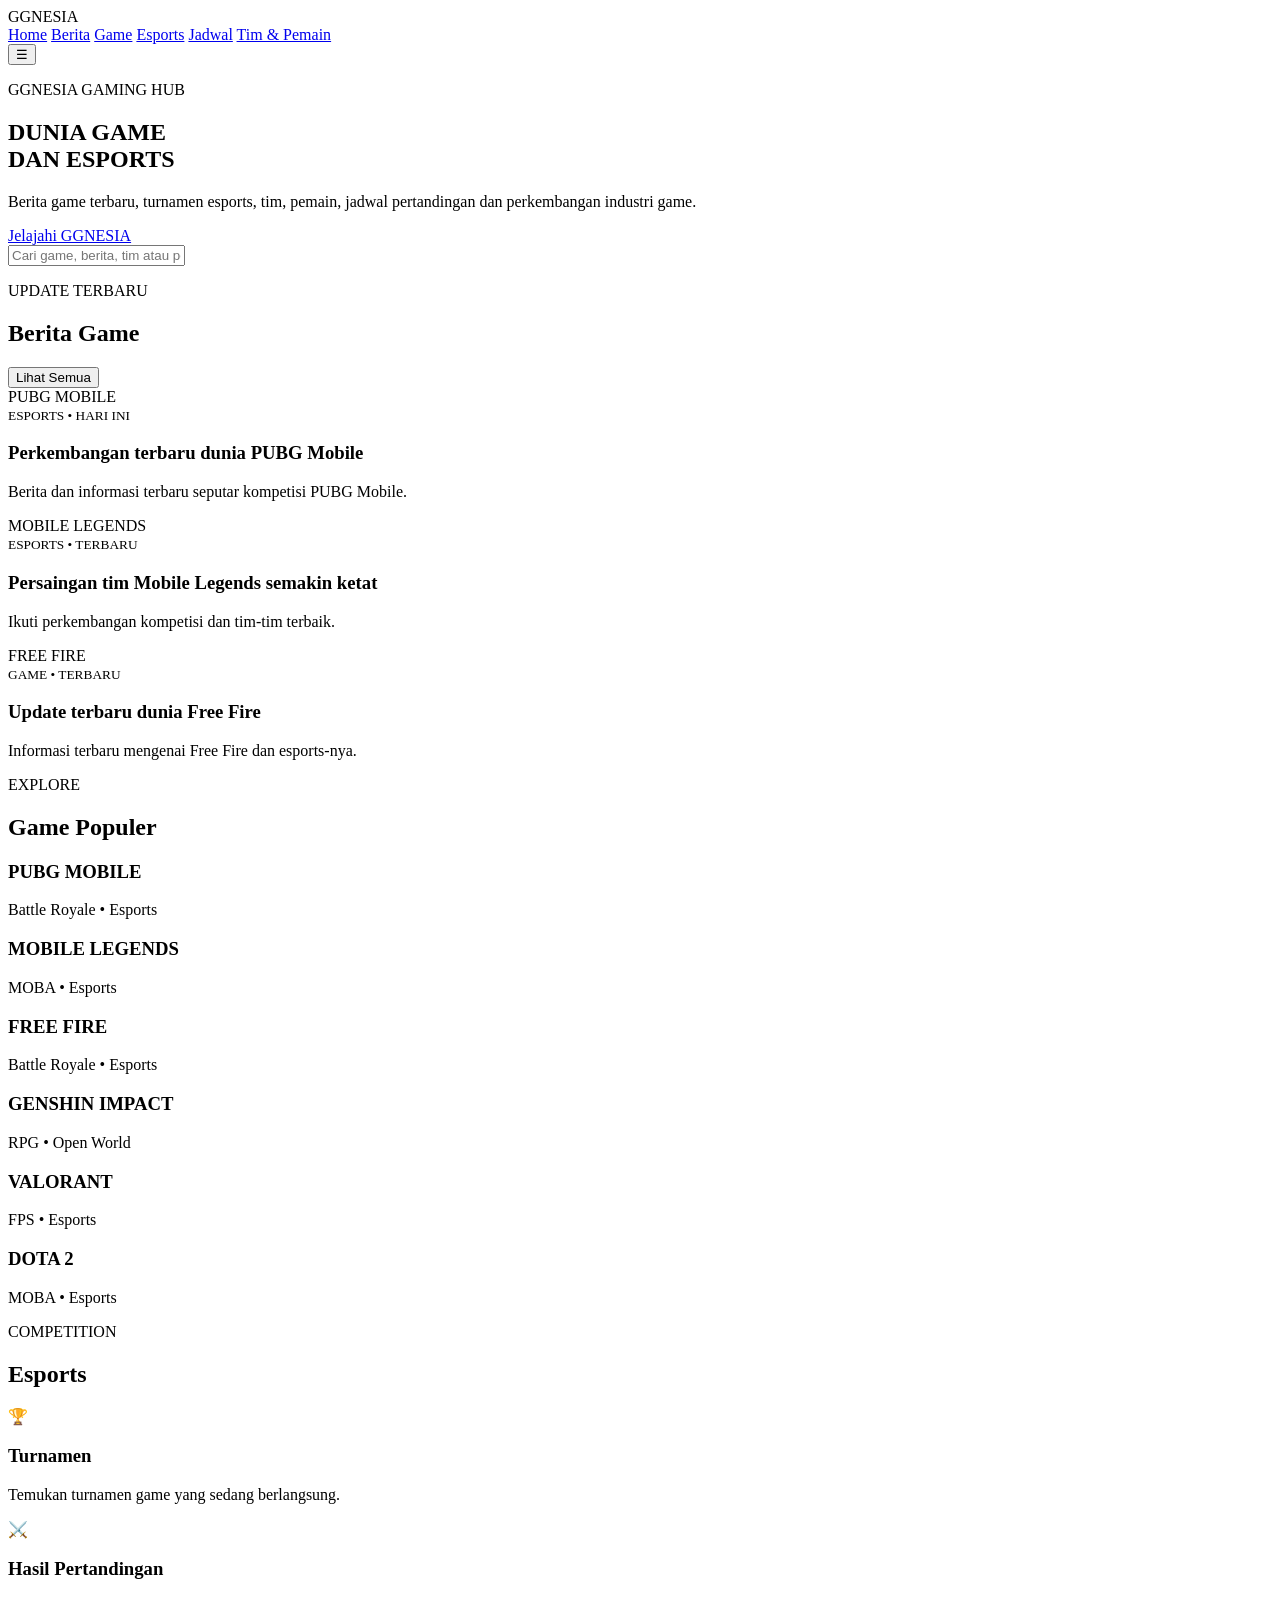
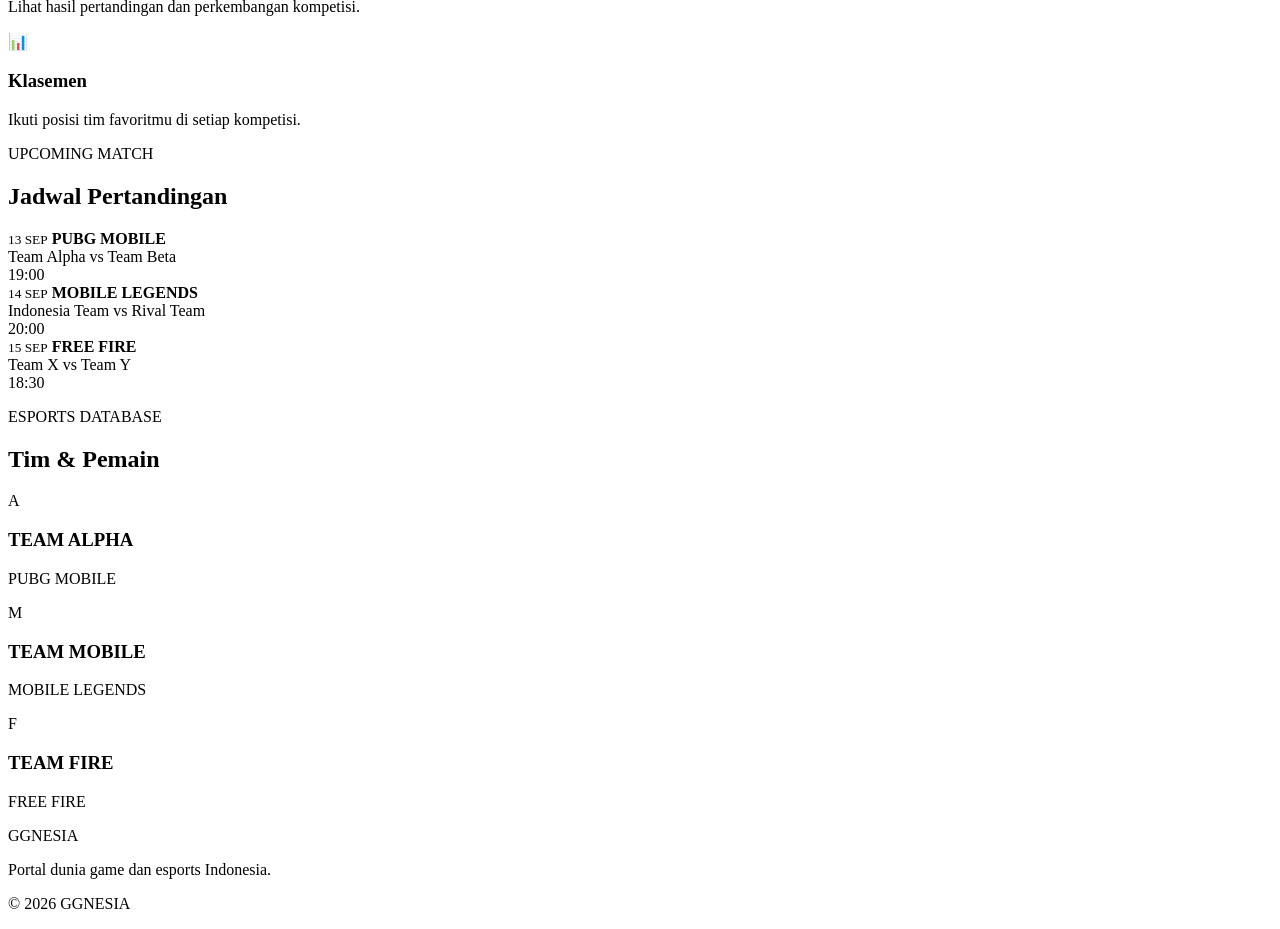
==== index.html @ c69cd682 "Create index.html" ====
<!DOCTYPE html>
<html lang="id">
<head>
  <meta charset="UTF-8">
  <meta name="viewport" content="width=device-width, initial-scale=1.0">
  <title>GGNESIA - Dunia Game & Esports Indonesia</title>
  <link rel="stylesheet" href="style.css">
</head>

<body>

<header class="header">
  <div class="logo">GG<span>NESIA</span></div>

  <nav id="navMenu">
    <a href="#home">Home</a>
    <a href="#berita">Berita</a>
    <a href="#game">Game</a>
    <a href="#esports">Esports</a>
    <a href="#jadwal">Jadwal</a>
    <a href="#tim">Tim & Pemain</a>
  </nav>

  <button class="menu-btn" onclick="toggleMenu()">☰</button>
</header>


<main>

<section id="home" class="hero">
  <div class="hero-content">
    <p class="label">GGNESIA GAMING HUB</p>
    <h1>DUNIA GAME<br><span>DAN ESPORTS</span></h1>
    <p>
      Berita game terbaru, turnamen esports, tim, pemain,
      jadwal pertandingan dan perkembangan industri game.
    </p>

    <a href="#berita" class="hero-btn">Jelajahi GGNESIA</a>
  </div>
</section>


<section class="search-area">
  <input
    type="text"
    id="searchInput"
    placeholder="Cari game, berita, tim atau pemain..."
    onkeyup="searchContent()"
  >
</section>


<section id="berita" class="section">
  <div class="section-title">
    <div>
      <p>UPDATE TERBARU</p>
      <h2>Berita Game</h2>
    </div>
    <button onclick="showAllNews()">Lihat Semua</button>
  </div>

  <div class="news-grid" id="newsContainer">

    <article class="news-card" data-search="pubg mobile esports">
      <div class="news-image pubg">
        <span>PUBG MOBILE</span>
      </div>
      <div class="news-content">
        <small>ESPORTS • HARI INI</small>
        <h3>Perkembangan terbaru dunia PUBG Mobile</h3>
        <p>Berita dan informasi terbaru seputar kompetisi PUBG Mobile.</p>
      </div>
    </article>

    <article class="news-card" data-search="mobile legends ml esports">
      <div class="news-image ml">
        <span>MOBILE LEGENDS</span>
      </div>
      <div class="news-content">
        <small>ESPORTS • TERBARU</small>
        <h3>Persaingan tim Mobile Legends semakin ketat</h3>
        <p>Ikuti perkembangan kompetisi dan tim-tim terbaik.</p>
      </div>
    </article>

    <article class="news-card" data-search="free fire esports">
      <div class="news-image ff">
        <span>FREE FIRE</span>
      </div>
      <div class="news-content">
        <small>GAME • TERBARU</small>
        <h3>Update terbaru dunia Free Fire</h3>
        <p>Informasi terbaru mengenai Free Fire dan esports-nya.</p>
      </div>
    </article>

  </div>
</section>


<section id="game" class="section dark-section">
  <div class="section-title">
    <div>
      <p>EXPLORE</p>
      <h2>Game Populer</h2>
    </div>
  </div>

  <div class="game-grid">

    <div class="game-card pubg-game">
      <h3>PUBG MOBILE</h3>
      <p>Battle Royale • Esports</p>
    </div>

    <div class="game-card ml-game">
      <h3>MOBILE LEGENDS</h3>
      <p>MOBA • Esports</p>
    </div>

    <div class="game-card ff-game">
      <h3>FREE FIRE</h3>
      <p>Battle Royale • Esports</p>
    </div>

    <div class="game-card genshin-game">
      <h3>GENSHIN IMPACT</h3>
      <p>RPG • Open World</p>
    </div>

    <div class="game-card valorant-game">
      <h3>VALORANT</h3>
      <p>FPS • Esports</p>
    </div>

    <div class="game-card dota-game">
      <h3>DOTA 2</h3>
      <p>MOBA • Esports</p>
    </div>

  </div>
</section>


<section id="esports" class="section">
  <div class="section-title">
    <div>
      <p>COMPETITION</p>
      <h2>Esports</h2>
    </div>
  </div>

  <div class="esports-box">

    <div>
      <span>🏆</span>
      <h3>Turnamen</h3>
      <p>Temukan turnamen game yang sedang berlangsung.</p>
    </div>

    <div>
      <span>⚔️</span>
      <h3>Hasil Pertandingan</h3>
      <p>Lihat hasil pertandingan dan perkembangan kompetisi.</p>
    </div>

    <div>
      <span>📊</span>
      <h3>Klasemen</h3>
      <p>Ikuti posisi tim favoritmu di setiap kompetisi.</p>
    </div>

  </div>
</section>


<section id="jadwal" class="section schedule-section">
  <div class="section-title">
    <div>
      <p>UPCOMING MATCH</p>
      <h2>Jadwal Pertandingan</h2>
    </div>
  </div>

  <div class="schedule">

    <div class="match">
      <div>
        <small>13 SEP</small>
        <strong>PUBG MOBILE</strong>
      </div>
      <div class="teams">Team Alpha vs Team Beta</div>
      <div class="time">19:00</div>
    </div>

    <div class="match">
      <div>
        <small>14 SEP</small>
        <strong>MOBILE LEGENDS</strong>
      </div>
      <div class="teams">Indonesia Team vs Rival Team</div>
      <div class="time">20:00</div>
    </div>

    <div class="match">
      <div>
        <small>15 SEP</small>
        <strong>FREE FIRE</strong>
      </div>
      <div class="teams">Team X vs Team Y</div>
      <div class="time">18:30</div>
    </div>

  </div>
</section>


<section id="tim" class="section">
  <div class="section-title">
    <div>
      <p>ESPORTS DATABASE</p>
      <h2>Tim & Pemain</h2>
    </div>
  </div>

  <div class="team-grid">

    <div class="team-card">
      <div class="team-logo">A</div>
      <div>
        <h3>TEAM ALPHA</h3>
        <p>PUBG MOBILE</p>
      </div>
    </div>

    <div class="team-card">
      <div class="team-logo">M</div>
      <div>
        <h3>TEAM MOBILE</h3>
        <p>MOBILE LEGENDS</p>
      </div>
    </div>

    <div class="team-card">
      <div class="team-logo">F</div>
      <div>
        <h3>TEAM FIRE</h3>
        <p>FREE FIRE</p>
      </div>
    </div>

  </div>
</section>

</main>


<footer>
  <div class="logo">GG<span>NESIA</span></div>
  <p>Portal dunia game dan esports Indonesia.</p>
  <p>© 2026 GGNESIA</p>
</footer>


<script src="script.js"></script>

</body>
        </html>
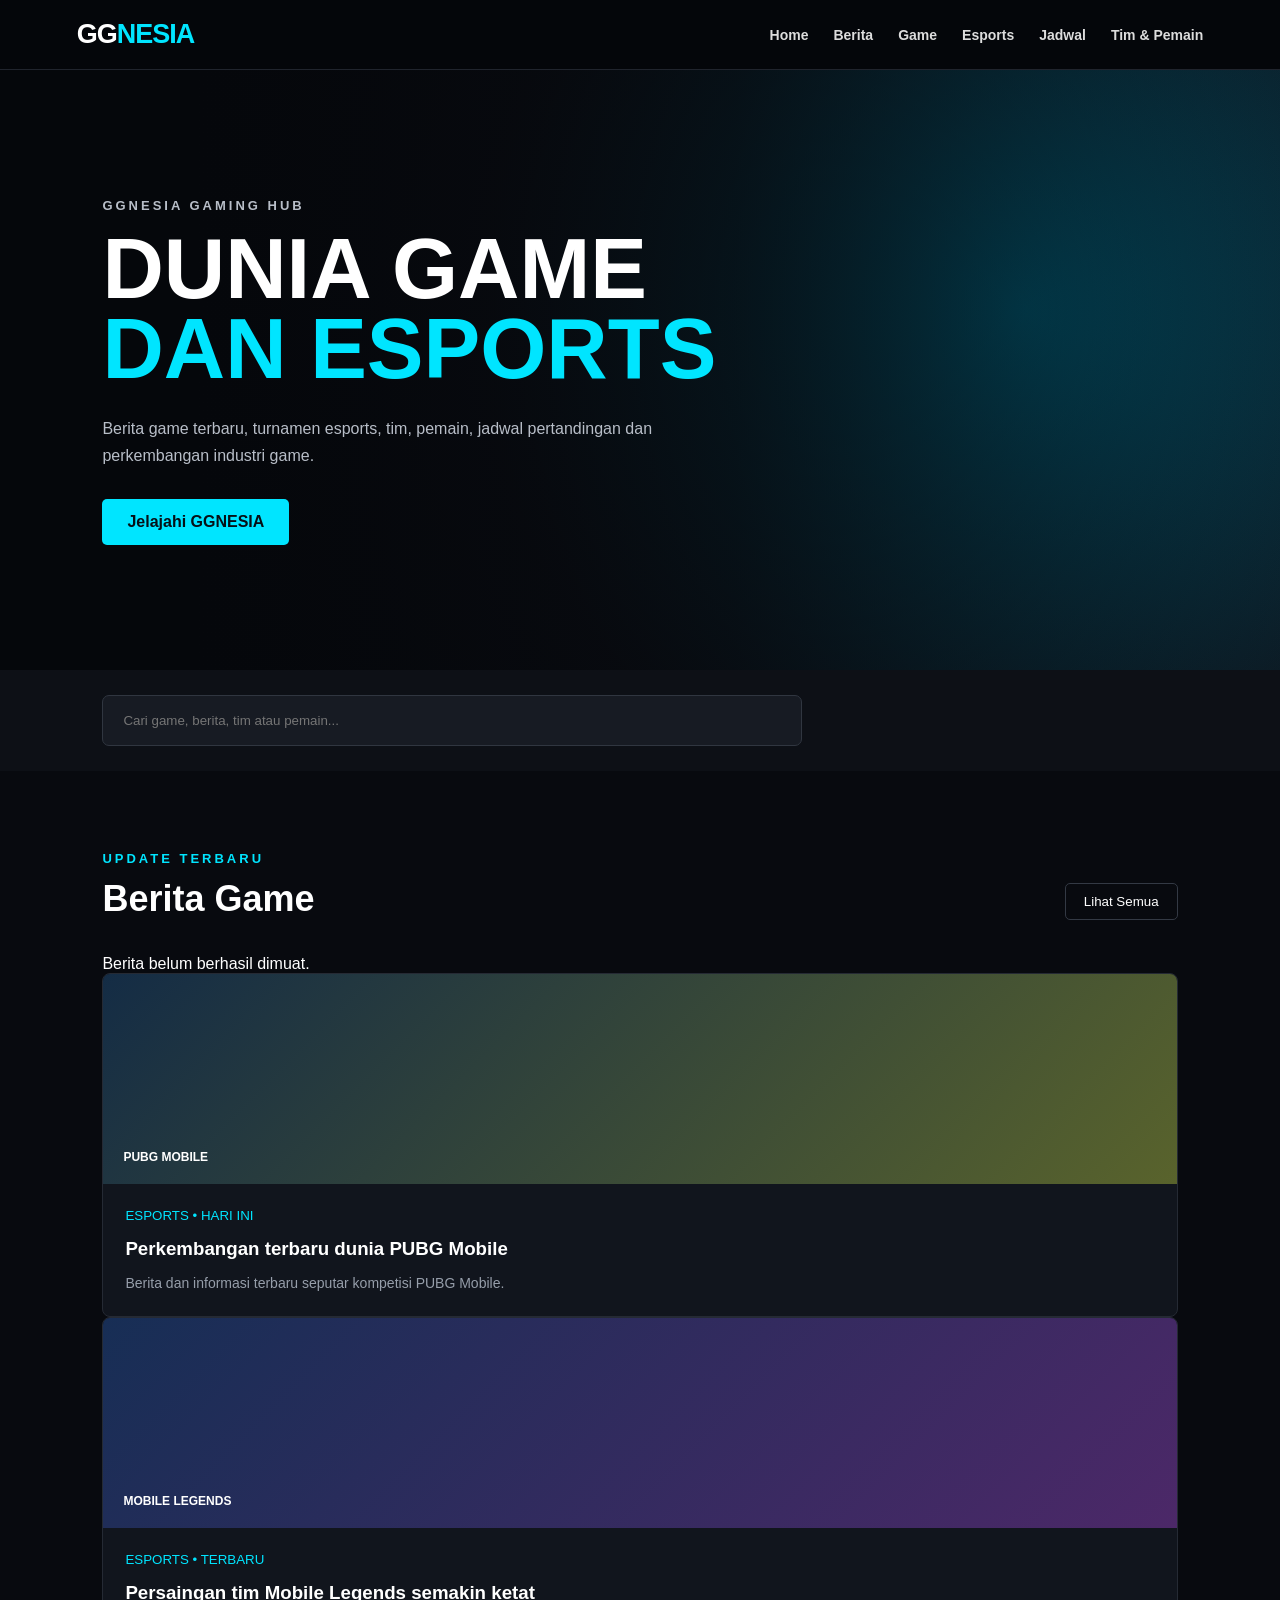
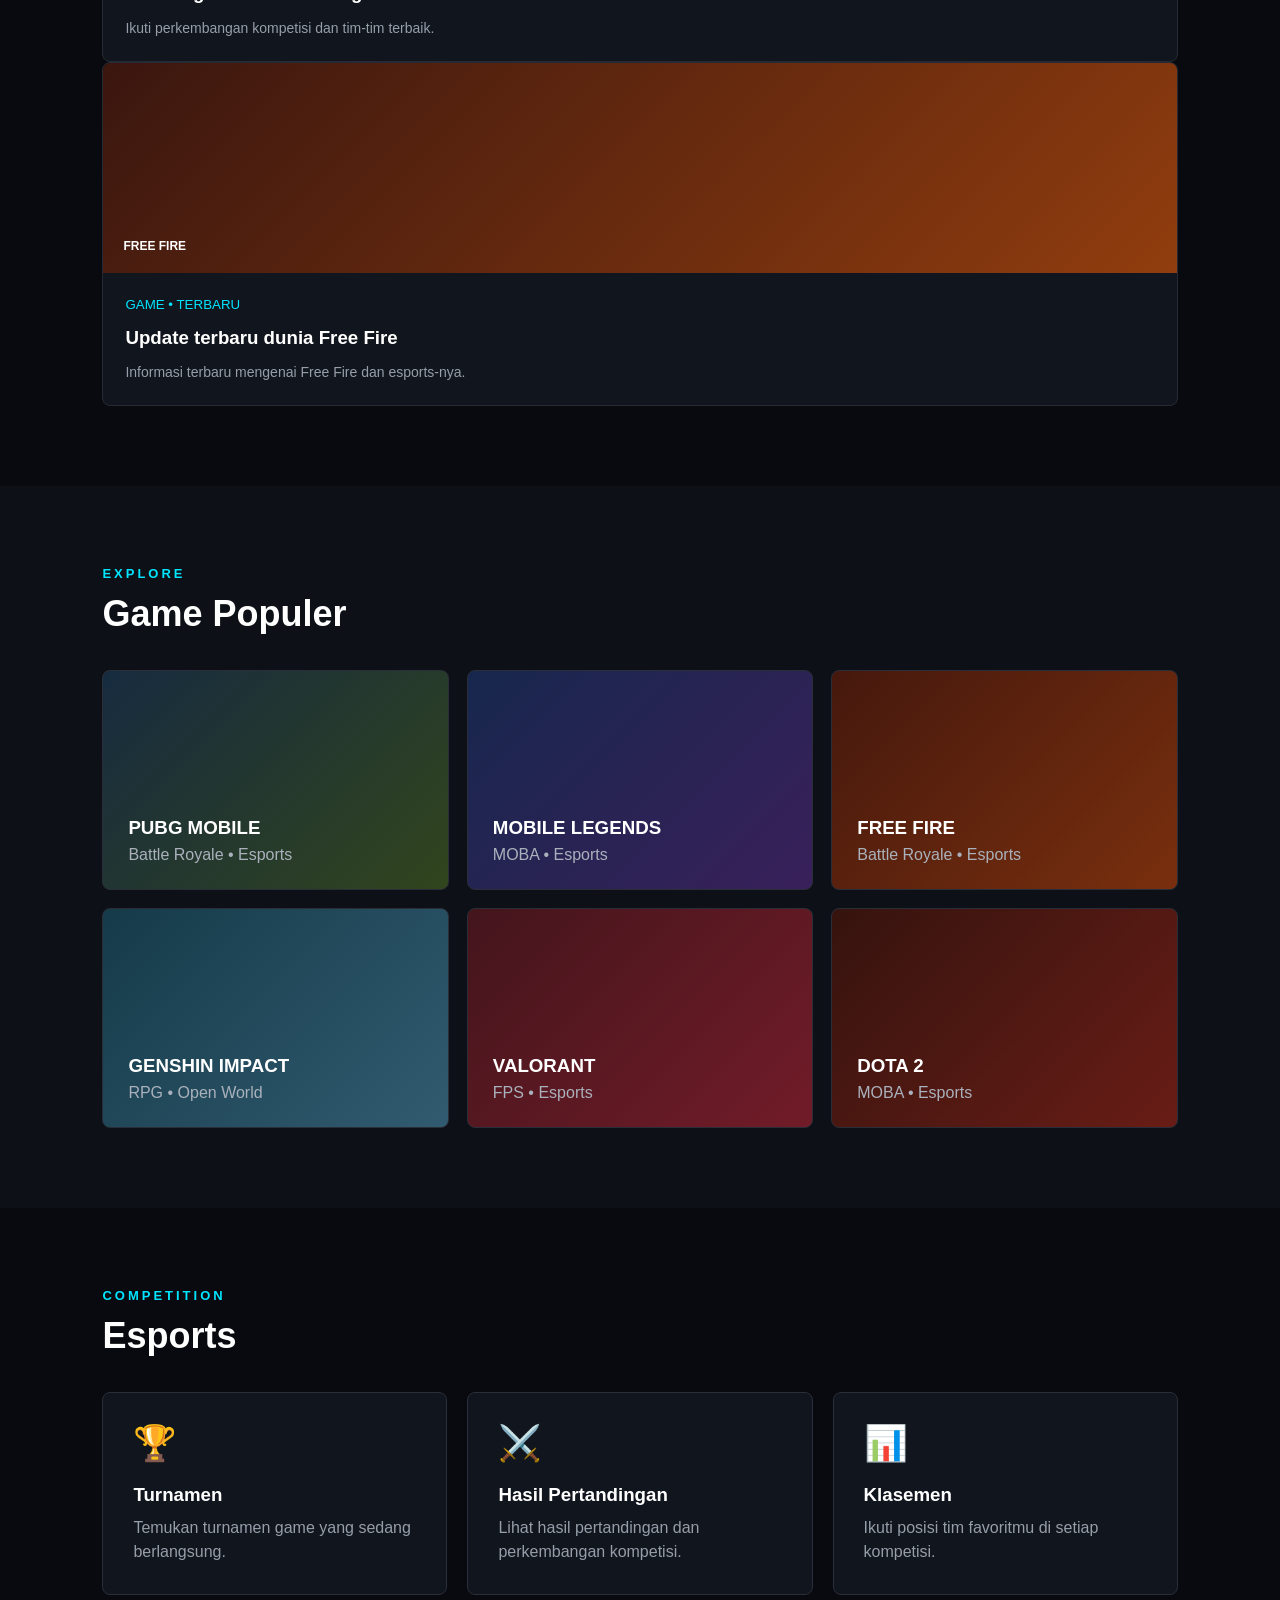
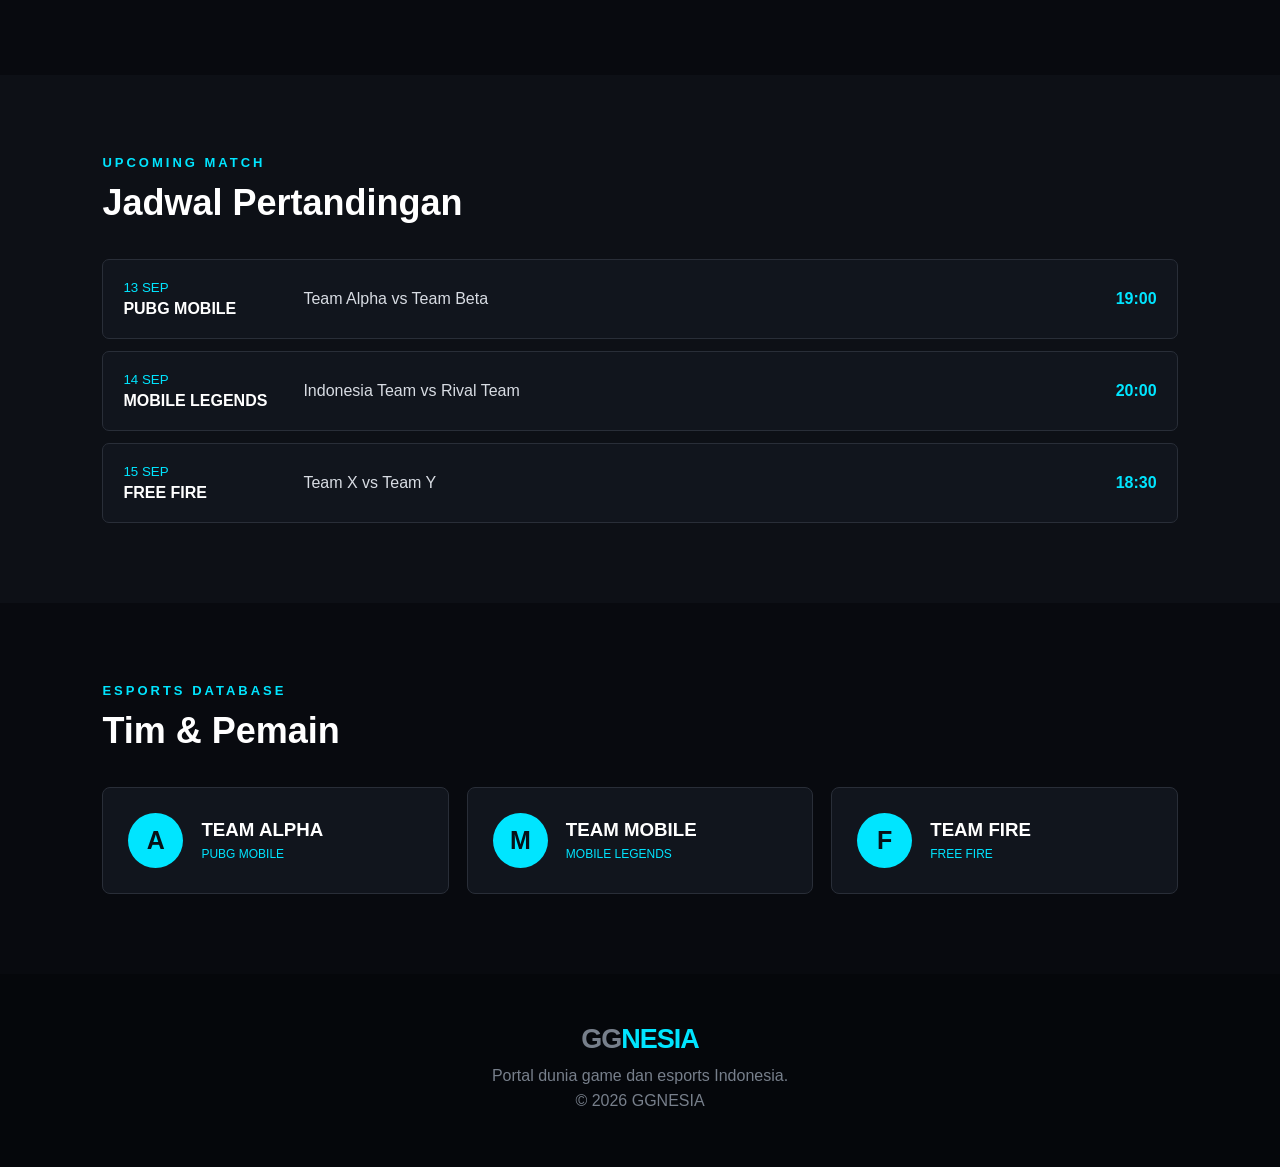
==== commit bfb83ea8: "Update index.html" ====
--- a/index.html
+++ b/index.html
@@ -61,7 +61,7 @@
   </div>
 
   <div class="news-grid" id="newsContainer">
-
+  </div>
     <article class="news-card" data-search="pubg mobile esports">
       <div class="news-image pubg">
         <span>PUBG MOBILE</span>
--- a/style.css
+++ b/style.css
@@ -0,0 +1,439 @@
+* {
+  margin: 0;
+  padding: 0;
+  box-sizing: border-box;
+}
+
+html {
+  scroll-behavior: smooth;
+}
+
+body {
+  font-family: Arial, sans-serif;
+  background: #080a0f;
+  color: #fff;
+}
+
+.header {
+  position: sticky;
+  top: 0;
+  z-index: 1000;
+  height: 70px;
+  padding: 0 6%;
+  display: flex;
+  align-items: center;
+  justify-content: space-between;
+  background: rgba(5, 7, 11, .95);
+  border-bottom: 1px solid #20242d;
+}
+
+.logo {
+  font-size: 27px;
+  font-weight: 900;
+  letter-spacing: -1px;
+}
+
+.logo span {
+  color: #00e5ff;
+}
+
+nav {
+  display: flex;
+  gap: 25px;
+}
+
+nav a {
+  color: #ddd;
+  text-decoration: none;
+  font-size: 14px;
+  font-weight: bold;
+}
+
+nav a:hover {
+  color: #00e5ff;
+}
+
+.menu-btn {
+  display: none;
+  background: none;
+  border: 0;
+  color: white;
+  font-size: 25px;
+}
+
+.hero {
+  min-height: 600px;
+  display: flex;
+  align-items: center;
+  padding: 80px 8%;
+  background:
+    linear-gradient(90deg, #05070b 15%, rgba(5,7,11,.7), rgba(5,7,11,.1)),
+    radial-gradient(circle at 80% 40%, #004f65, #10131b 50%, #05070b);
+}
+
+.hero-content {
+  max-width: 650px;
+}
+
+.label,
+.section-title p {
+  color: #00e5ff;
+  font-size: 13px;
+  font-weight: bold;
+  letter-spacing: 3px;
+  margin-bottom: 12px;
+}
+
+.hero h1 {
+  font-size: clamp(45px, 7vw, 85px);
+  line-height: .95;
+  margin-bottom: 25px;
+}
+
+.hero h1 span {
+  color: #00e5ff;
+}
+
+.hero p {
+  color: #b8bec8;
+  line-height: 1.7;
+  max-width: 580px;
+}
+
+.hero-btn {
+  display: inline-block;
+  margin-top: 30px;
+  padding: 14px 25px;
+  background: #00e5ff;
+  color: #061016;
+  text-decoration: none;
+  font-weight: bold;
+  border-radius: 5px;
+}
+
+.search-area {
+  padding: 25px 8%;
+  background: #0d1016;
+}
+
+.search-area input {
+  width: 100%;
+  max-width: 700px;
+  padding: 17px 20px;
+  background: #171b23;
+  border: 1px solid #303640;
+  border-radius: 7px;
+  color: white;
+  outline: none;
+}
+
+.section {
+  padding: 80px 8%;
+}
+
+.dark-section,
+.schedule-section {
+  background: #0d1016;
+}
+
+.section-title {
+  display: flex;
+  justify-content: space-between;
+  align-items: end;
+  margin-bottom: 35px;
+}
+
+.section-title h2 {
+  font-size: 36px;
+}
+
+.section-title button {
+  background: transparent;
+  border: 1px solid #333944;
+  color: white;
+  padding: 10px 18px;
+  border-radius: 5px;
+}
+
+.news-grid {
+  display: grid;
+  grid-template-columns: repeat(3, 1fr);
+  gap: 22px;
+}
+
+.news-card {
+  background: #11151d;
+  border: 1px solid #252a34;
+  border-radius: 8px;
+  overflow: hidden;
+  transition: .3s;
+}
+
+.news-card:hover,
+.game-card:hover,
+.team-card:hover {
+  transform: translateY(-5px);
+  border-color: #00e5ff;
+}
+
+.news-image {
+  height: 210px;
+  display: flex;
+  align-items: end;
+  padding: 20px;
+  font-size: 12px;
+  font-weight: bold;
+}
+
+.pubg {
+  background: linear-gradient(135deg, #142c45, #59632c);
+}
+
+.ml {
+  background: linear-gradient(135deg, #172e55, #4c2868);
+}
+
+.ff {
+  background: linear-gradient(135deg, #3a160f, #913d0e);
+}
+
+.news-content {
+  padding: 22px;
+}
+
+.news-content small {
+  color: #00e5ff;
+}
+
+.news-content h3 {
+  margin: 12px 0;
+  line-height: 1.35;
+}
+
+.news-content p {
+  color: #969eaa;
+  line-height: 1.5;
+  font-size: 14px;
+}
+
+.game-grid {
+  display: grid;
+  grid-template-columns: repeat(3, 1fr);
+  gap: 18px;
+}
+
+.game-card {
+  height: 220px;
+  padding: 25px;
+  display: flex;
+  flex-direction: column;
+  justify-content: end;
+  border-radius: 8px;
+  border: 1px solid #292e38;
+  transition: .3s;
+}
+
+.game-card p {
+  color: #aab1bc;
+  margin-top: 7px;
+}
+
+.pubg-game {
+  background: linear-gradient(135deg, #172b40, #31451d);
+}
+
+.ml-game {
+  background: linear-gradient(135deg, #17274d, #39205a);
+}
+
+.ff-game {
+  background: linear-gradient(135deg, #45180d, #792f0e);
+}
+
+.genshin-game {
+  background: linear-gradient(135deg, #153b49, #315b70);
+}
+
+.valorant-game {
+  background: linear-gradient(135deg, #44151c, #711c28);
+}
+
+.dota-game {
+  background: linear-gradient(135deg, #36130e, #681d16);
+}
+
+.esports-box {
+  display: grid;
+  grid-template-columns: repeat(3, 1fr);
+  gap: 20px;
+}
+
+.esports-box > div {
+  padding: 30px;
+  background: #11151d;
+  border: 1px solid #292e38;
+  border-radius: 8px;
+}
+
+.esports-box span {
+  font-size: 35px;
+}
+
+.esports-box h3 {
+  margin: 20px 0 10px;
+}
+
+.esports-box p {
+  color: #969eaa;
+  line-height: 1.5;
+}
+
+.schedule {
+  display: flex;
+  flex-direction: column;
+  gap: 12px;
+}
+
+.match {
+  display: grid;
+  grid-template-columns: 180px 1fr 100px;
+  align-items: center;
+  padding: 20px;
+  background: #11151d;
+  border: 1px solid #292e38;
+  border-radius: 7px;
+}
+
+.match small,
+.match strong {
+  display: block;
+}
+
+.match small {
+  color: #00e5ff;
+  margin-bottom: 5px;
+}
+
+.teams {
+  color: #d8dce3;
+}
+
+.time {
+  text-align: right;
+  font-weight: bold;
+  color: #00e5ff;
+}
+
+.team-grid {
+  display: grid;
+  grid-template-columns: repeat(3, 1fr);
+  gap: 18px;
+}
+
+.team-card {
+  display: flex;
+  align-items: center;
+  gap: 18px;
+  padding: 25px;
+  background: #11151d;
+  border: 1px solid #292e38;
+  border-radius: 8px;
+  transition: .3s;
+}
+
+.team-logo {
+  width: 55px;
+  height: 55px;
+  display: grid;
+  place-items: center;
+  background: #00e5ff;
+  color: #071017;
+  font-size: 25px;
+  font-weight: 900;
+  border-radius: 50%;
+}
+
+.team-card p {
+  color: #00e5ff;
+  font-size: 12px;
+  margin-top: 6px;
+}
+
+footer {
+  padding: 50px 8%;
+  text-align: center;
+  background: #05070b;
+  color: #777f8b;
+}
+
+footer .logo {
+  margin-bottom: 12px;
+}
+
+footer p {
+  margin: 7px;
+}
+
+
+/* MOBILE */
+
+@media (max-width: 800px) {
+
+  nav {
+    display: none;
+    position: absolute;
+    top: 70px;
+    left: 0;
+    width: 100%;
+    flex-direction: column;
+    gap: 0;
+    background: #080a0f;
+  }
+
+  nav.active {
+    display: flex;
+  }
+
+  nav a {
+    padding: 18px 8%;
+    border-bottom: 1px solid #20242d;
+  }
+
+  .menu-btn {
+    display: block;
+  }
+
+  .hero {
+    min-height: 550px;
+    padding: 60px 8%;
+  }
+
+  .news-grid,
+  .game-grid,
+  .esports-box,
+  .team-grid {
+    grid-template-columns: 1fr;
+  }
+
+  .section {
+    padding: 60px 6%;
+  }
+
+  .section-title {
+    align-items: start;
+    gap: 15px;
+  }
+
+  .section-title h2 {
+    font-size: 28px;
+  }
+
+  .match {
+    grid-template-columns: 1fr;
+    gap: 12px;
+  }
+
+  .time {
+    text-align: left;
+  }
+  }
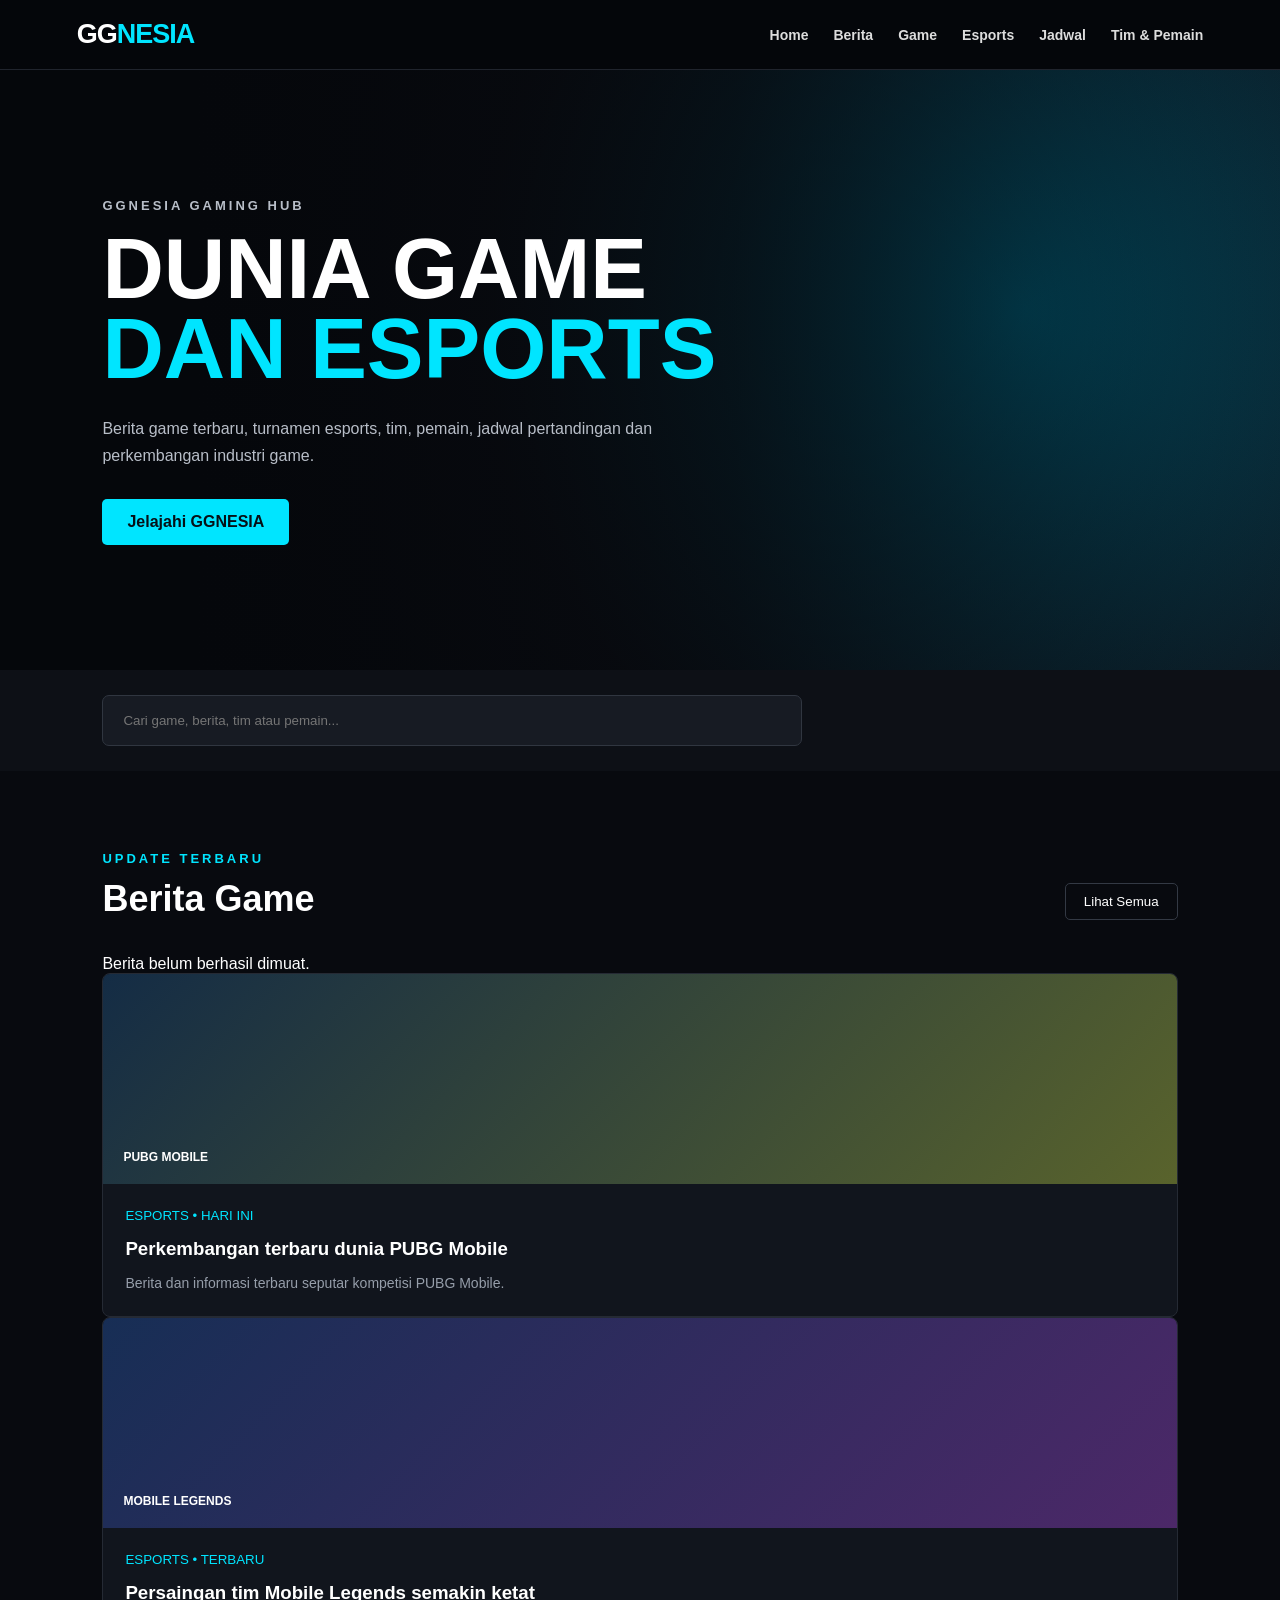
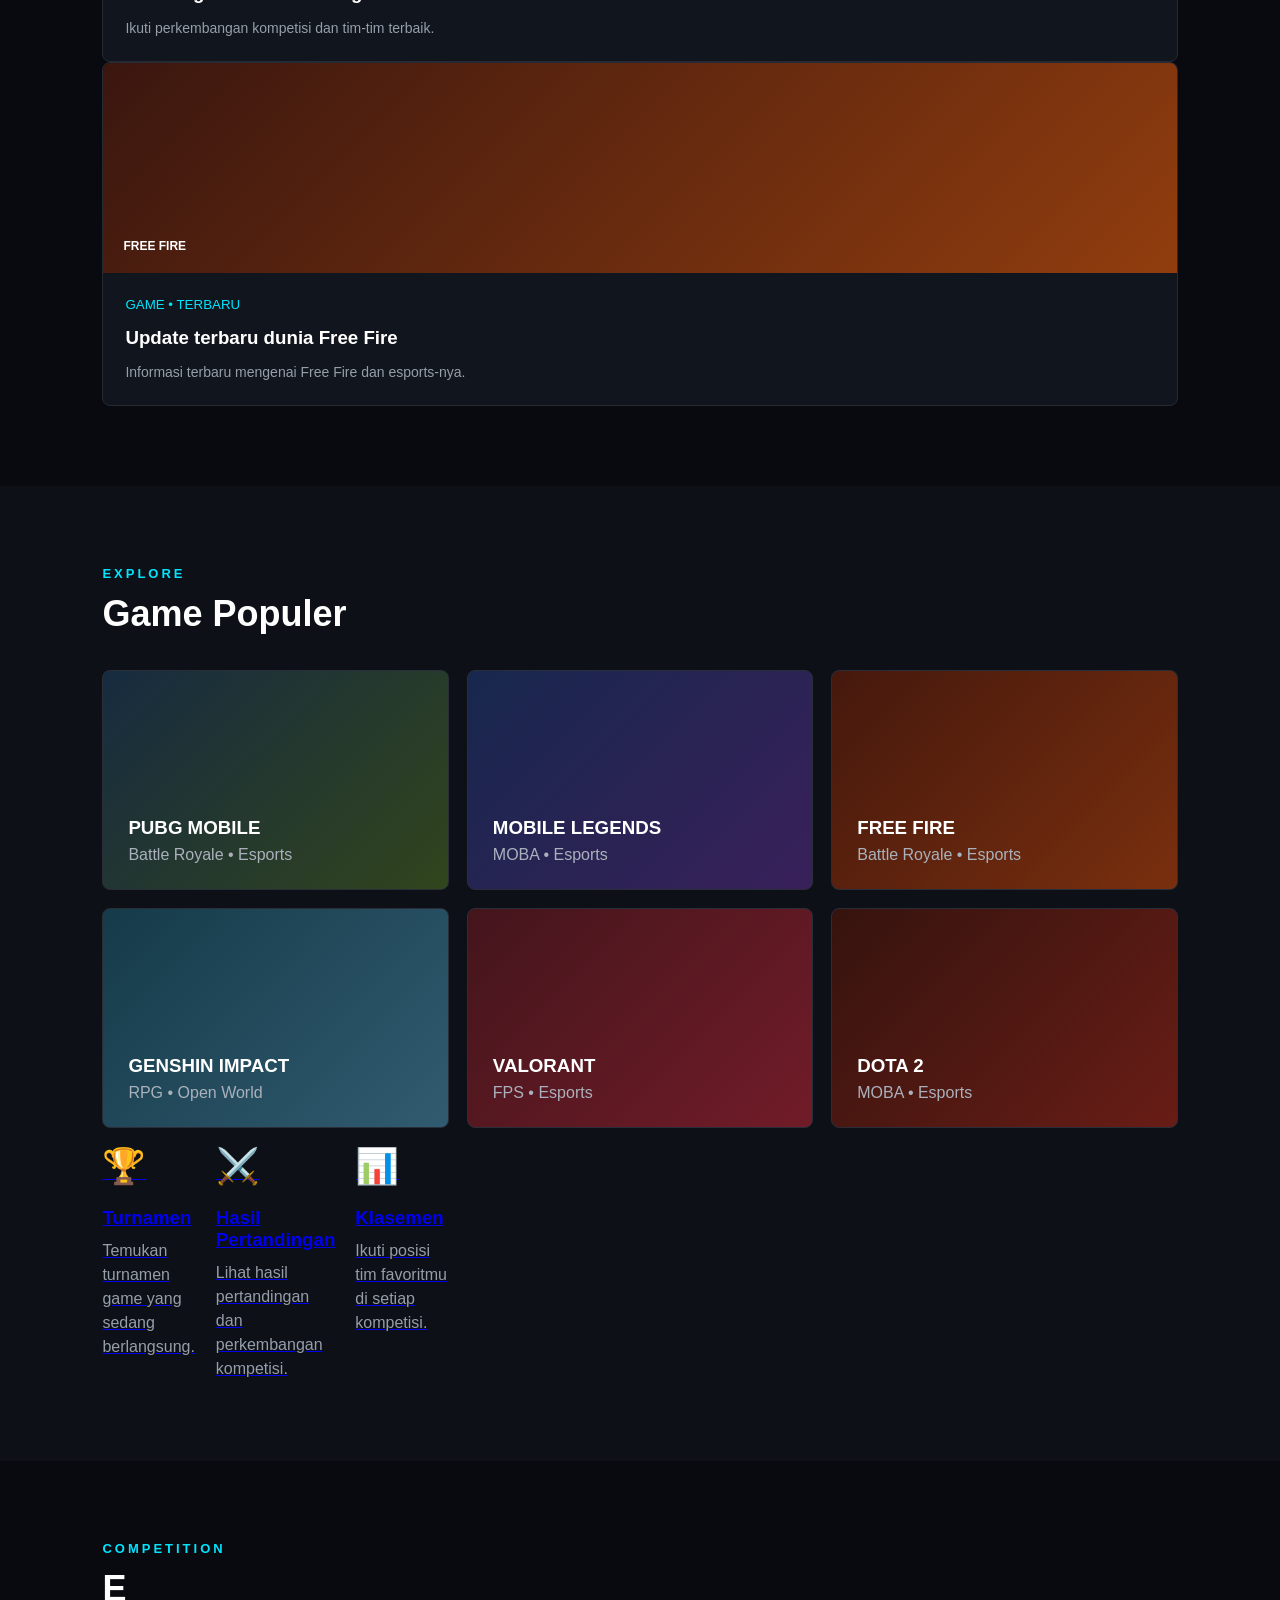
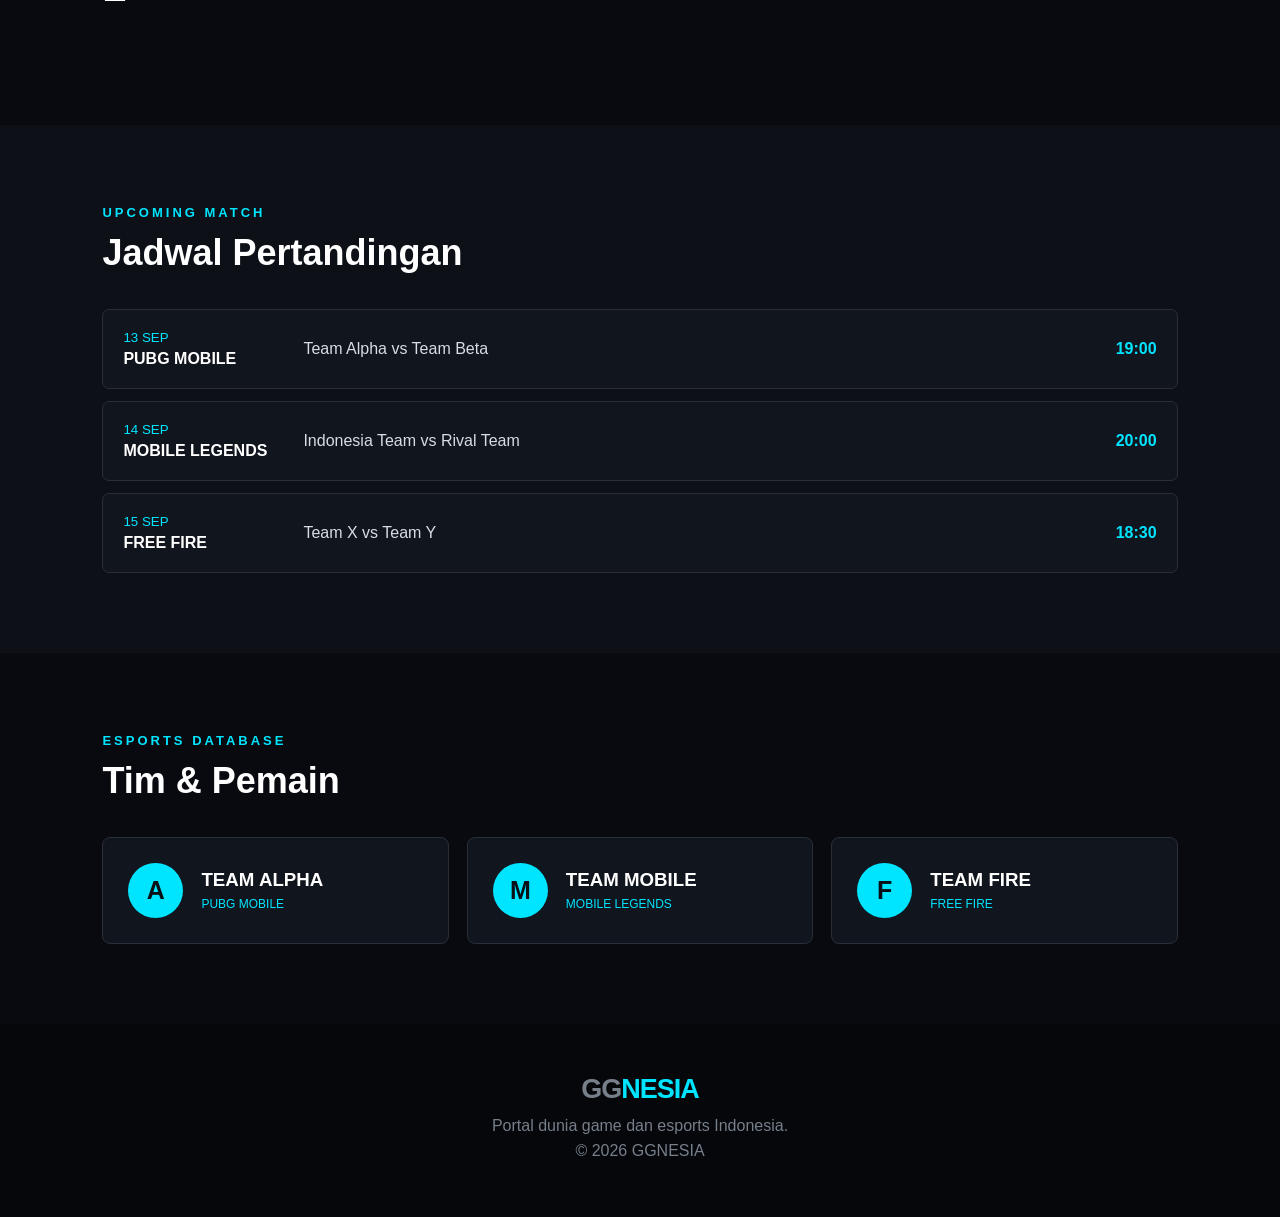
==== commit 42f0ad2a: "Update index.html" ====
--- a/index.html
+++ b/index.html
@@ -138,7 +138,27 @@
       <h3>DOTA 2</h3>
       <p>MOBA • Esports</p>
     </div>
-
+<div class="esports-box">
+
+  <a href="turnamen.html" class="esports-item">
+    <span>🏆</span>
+    <h3>Turnamen</h3>
+    <p>Temukan turnamen game yang sedang berlangsung.</p>
+  </a>
+
+  <a href="hasil.html" class="esports-item">
+    <span>⚔️</span>
+    <h3>Hasil Pertandingan</h3>
+    <p>Lihat hasil pertandingan dan perkembangan kompetisi.</p>
+  </a>
+
+  <a href="klasemen.html" class="esports-item">
+    <span>📊</span>
+    <h3>Klasemen</h3>
+    <p>Ikuti posisi tim favoritmu di setiap kompetisi.</p>
+  </a>
+
+</div>
   </div>
 </section>
 
@@ -147,29 +167,9 @@
   <div class="section-title">
     <div>
       <p>COMPETITION</p>
-      <h2>Esports</h2>
-    </div>
-  </div>
-
-  <div class="esports-box">
-
-    <div>
-      <span>🏆</span>
-      <h3>Turnamen</h3>
-      <p>Temukan turnamen game yang sedang berlangsung.</p>
-    </div>
-
-    <div>
-      <span>⚔️</span>
-      <h3>Hasil Pertandingan</h3>
-      <p>Lihat hasil pertandingan dan perkembangan kompetisi.</p>
-    </div>
-
-    <div>
-      <span>📊</span>
-      <h3>Klasemen</h3>
-      <p>Ikuti posisi tim favoritmu di setiap kompetisi.</p>
-    </div>
+      <h2>E
+
+    
 
   </div>
 </section>
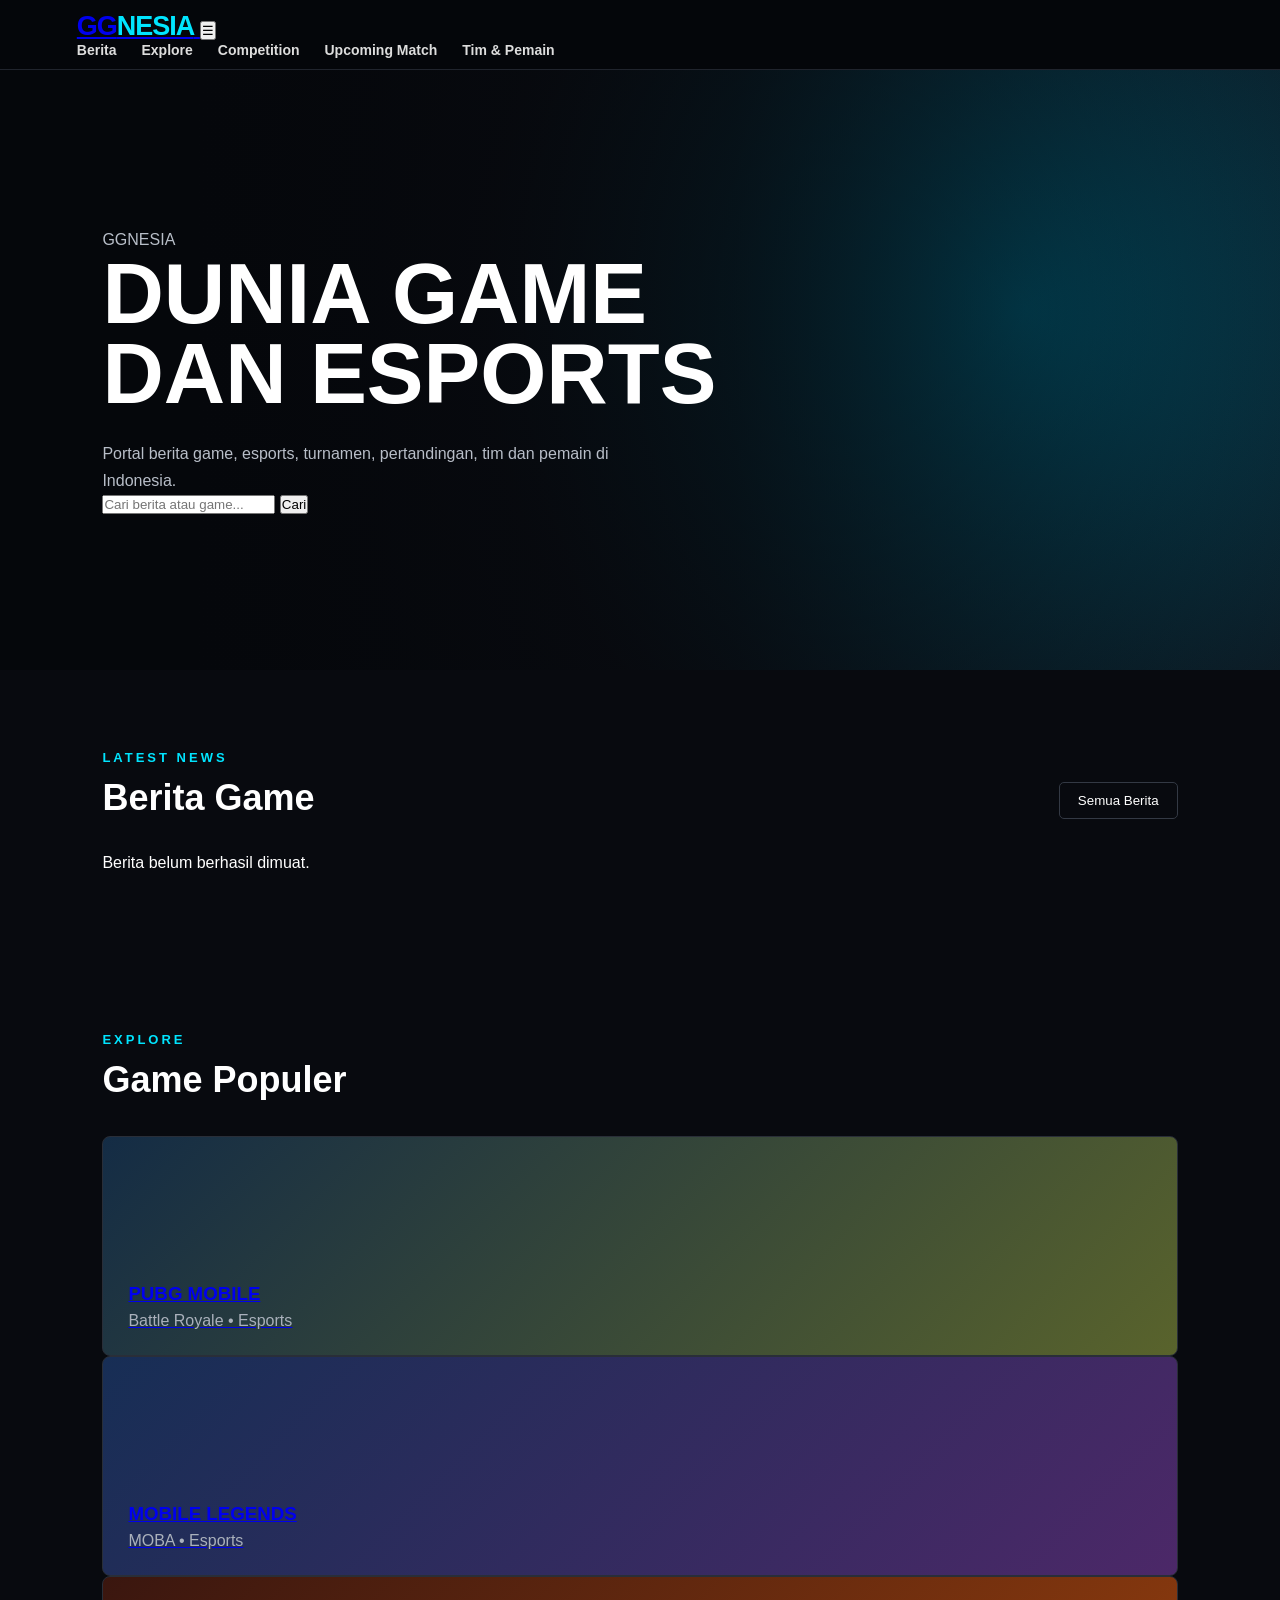
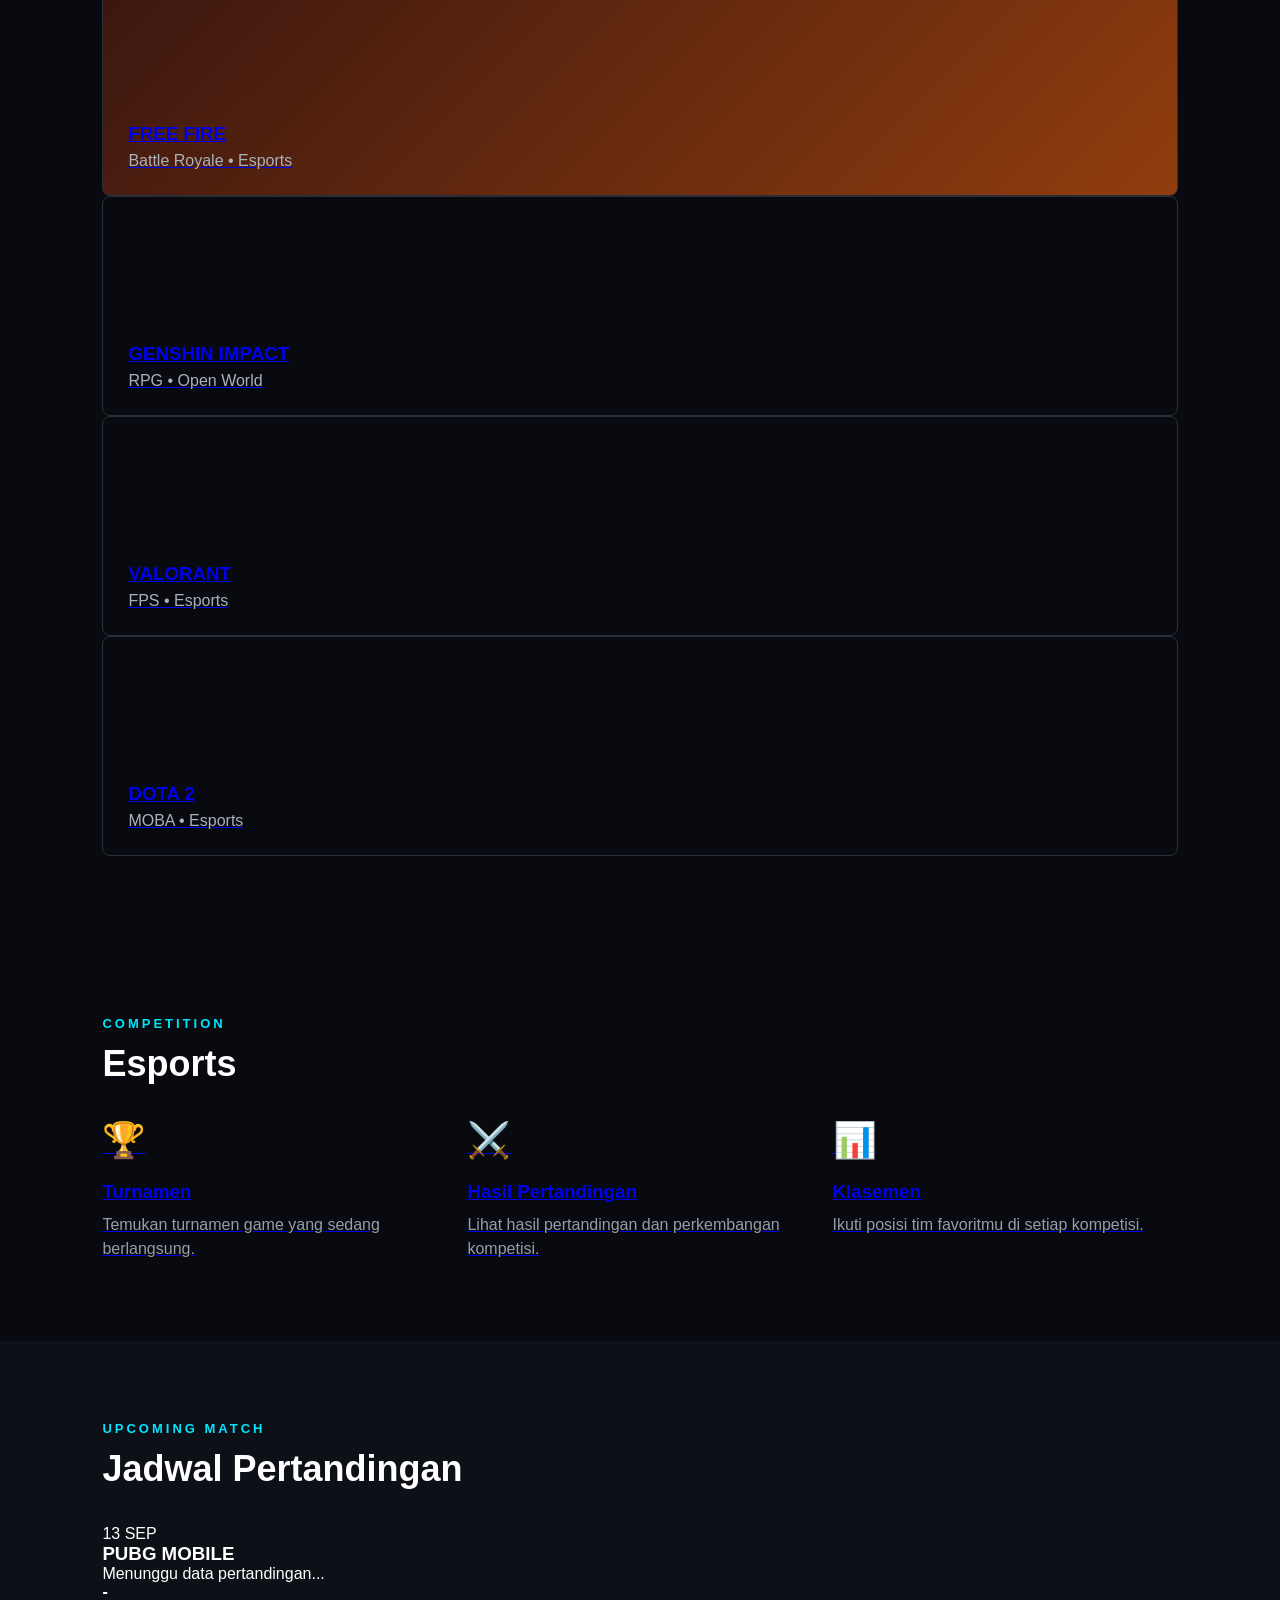
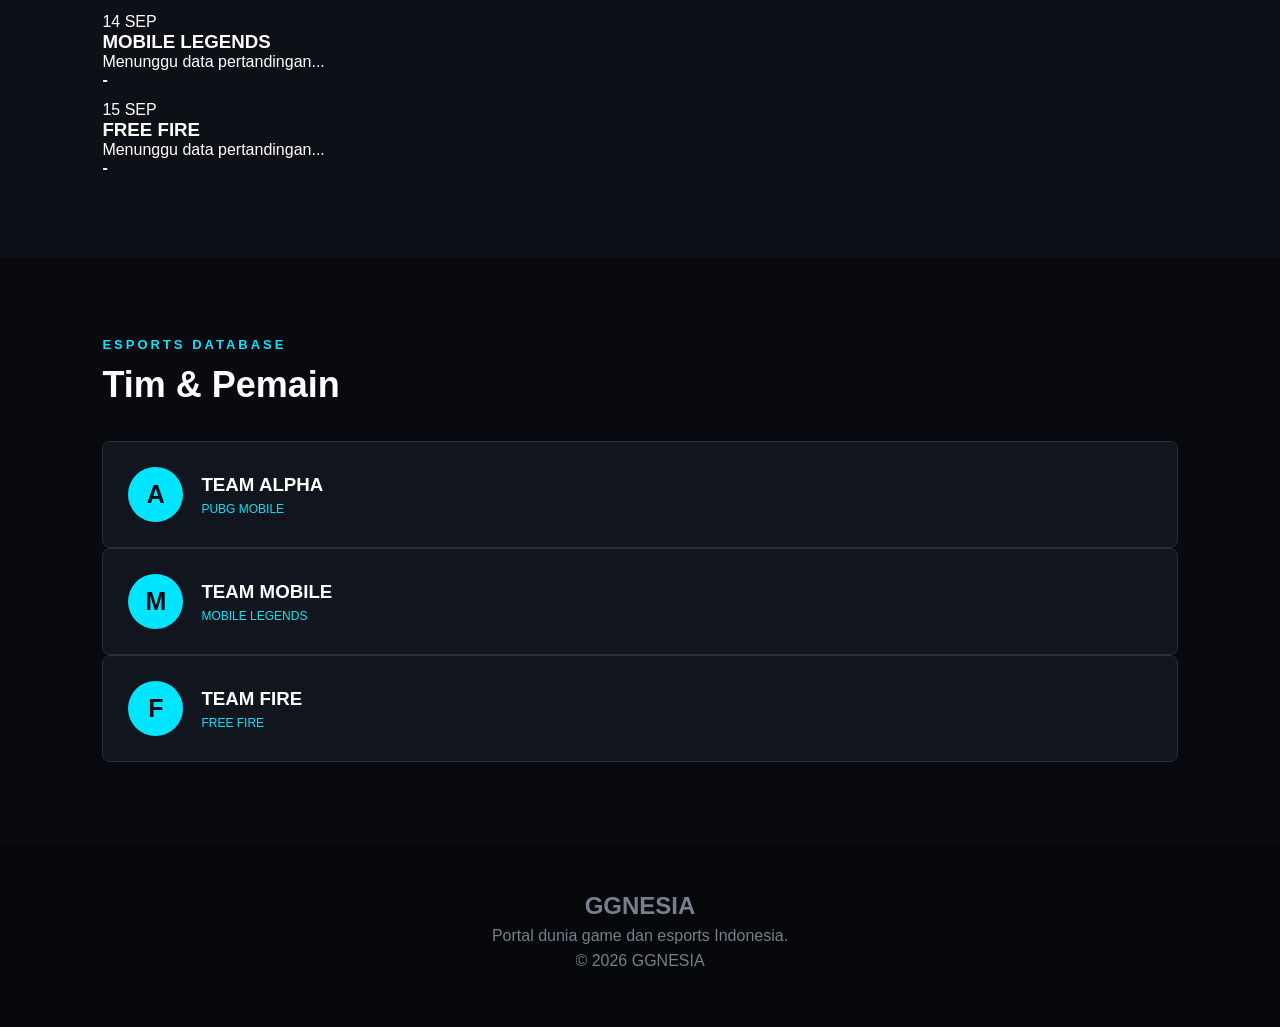
==== commit bffaab68: "Update index.html" ====
--- a/index.html
+++ b/index.html
@@ -1,269 +1,633 @@
 <!DOCTYPE html>
 <html lang="id">
+
 <head>
   <meta charset="UTF-8">
   <meta name="viewport" content="width=device-width, initial-scale=1.0">
+
   <title>GGNESIA - Dunia Game & Esports Indonesia</title>
+
   <link rel="stylesheet" href="style.css">
 </head>
 
 <body>
 
-<header class="header">
-  <div class="logo">GG<span>NESIA</span></div>
-
-  <nav id="navMenu">
-    <a href="#home">Home</a>
-    <a href="#berita">Berita</a>
-    <a href="#game">Game</a>
-    <a href="#esports">Esports</a>
-    <a href="#jadwal">Jadwal</a>
-    <a href="#tim">Tim & Pemain</a>
-  </nav>
-
-  <button class="menu-btn" onclick="toggleMenu()">☰</button>
-</header>
-
-
-<main>
-
-<section id="home" class="hero">
-  <div class="hero-content">
-    <p class="label">GGNESIA GAMING HUB</p>
-    <h1>DUNIA GAME<br><span>DAN ESPORTS</span></h1>
-    <p>
-      Berita game terbaru, turnamen esports, tim, pemain,
-      jadwal pertandingan dan perkembangan industri game.
-    </p>
-
-    <a href="#berita" class="hero-btn">Jelajahi GGNESIA</a>
-  </div>
-</section>
-
-
-<section class="search-area">
-  <input
-    type="text"
-    id="searchInput"
-    placeholder="Cari game, berita, tim atau pemain..."
-    onkeyup="searchContent()"
+  <!-- ================= HEADER ================= -->
+
+  <header class="header">
+
+    <div class="container nav-container">
+
+      <a href="index.html" class="logo">
+        GG<span>NESIA</span>
+      </a>
+
+      <button class="menu-toggle" onclick="toggleMenu()">
+        ☰
+      </button>
+
+      <nav id="navMenu">
+
+        <a href="#berita">Berita</a>
+
+        <a href="#games">Explore</a>
+
+        <a href="#competition">Competition</a>
+
+        <a href="#jadwal">Upcoming Match</a>
+
+        <a href="#teams">Tim & Pemain</a>
+
+      </nav>
+
+    </div>
+
+  </header>
+
+
+  <!-- ================= HERO ================= -->
+
+  <section class="hero">
+
+    <div class="container">
+
+      <p class="eyebrow">
+        GGNESIA
+      </p>
+
+      <h1>
+        DUNIA GAME<br>
+        DAN ESPORTS
+      </h1>
+
+      <p class="hero-text">
+        Portal berita game, esports, turnamen,
+        pertandingan, tim dan pemain di Indonesia.
+      </p>
+
+      <div class="search-box">
+
+        <input
+          type="text"
+          id="searchInput"
+          placeholder="Cari berita atau game..."
+        >
+
+        <button onclick="searchContent()">
+          Cari
+        </button>
+
+      </div>
+
+    </div>
+
+  </section>
+
+
+  <!-- ================= BERITA ================= -->
+
+  <section id="berita" class="section">
+
+    <div class="container">
+
+      <div class="section-title">
+
+        <div>
+          <p>LATEST NEWS</p>
+
+          <h2>
+            Berita Game
+          </h2>
+        </div>
+
+        <button onclick="showAllNews()">
+          Semua Berita
+        </button>
+
+      </div>
+
+
+      <!-- BERITA OTOMATIS AKAN MASUK DI SINI -->
+
+      <div
+        class="news-grid"
+        id="newsContainer"
+      >
+
+        <div class="loading">
+          Memuat berita terbaru...
+        </div>
+
+      </div>
+
+    </div>
+
+  </section>
+
+
+  <!-- ================= EXPLORE GAME ================= -->
+
+  <section id="games" class="section games-section">
+
+    <div class="container">
+
+      <div class="section-title">
+
+        <div>
+
+          <p>EXPLORE</p>
+
+          <h2>
+            Game Populer
+          </h2>
+
+        </div>
+
+      </div>
+
+
+      <div class="games-grid">
+
+
+        <!-- PUBG -->
+
+        <a
+          href="pubg.html"
+          class="game-card pubg"
+        >
+
+          <div>
+
+            <h3>
+              PUBG MOBILE
+            </h3>
+
+            <p>
+              Battle Royale • Esports
+            </p>
+
+          </div>
+
+        </a>
+
+
+        <!-- MOBILE LEGENDS -->
+
+        <a
+          href="mobile-legends.html"
+          class="game-card ml"
+        >
+
+          <div>
+
+            <h3>
+              MOBILE LEGENDS
+            </h3>
+
+            <p>
+              MOBA • Esports
+            </p>
+
+          </div>
+
+        </a>
+
+
+        <!-- FREE FIRE -->
+
+        <a
+          href="free-fire.html"
+          class="game-card ff"
+        >
+
+          <div>
+
+            <h3>
+              FREE FIRE
+            </h3>
+
+            <p>
+              Battle Royale • Esports
+            </p>
+
+          </div>
+
+        </a>
+
+
+        <!-- GENSHIN -->
+
+        <a
+          href="genshin-impact.html"
+          class="game-card genshin"
+        >
+
+          <div>
+
+            <h3>
+              GENSHIN IMPACT
+            </h3>
+
+            <p>
+              RPG • Open World
+            </p>
+
+          </div>
+
+        </a>
+
+
+        <!-- VALORANT -->
+
+        <a
+          href="valorant.html"
+          class="game-card valorant"
+        >
+
+          <div>
+
+            <h3>
+              VALORANT
+            </h3>
+
+            <p>
+              FPS • Esports
+            </p>
+
+          </div>
+
+        </a>
+
+
+        <!-- DOTA 2 -->
+
+        <a
+          href="dota-2.html"
+          class="game-card dota"
+        >
+
+          <div>
+
+            <h3>
+              DOTA 2
+            </h3>
+
+            <p>
+              MOBA • Esports
+            </p>
+
+          </div>
+
+        </a>
+
+      </div>
+
+    </div>
+
+  </section>
+
+
+  <!-- ================= COMPETITION ================= -->
+
+  <section
+    id="competition"
+    class="section esports-section"
   >
-</section>
-
-
-<section id="berita" class="section">
-  <div class="section-title">
-    <div>
-      <p>UPDATE TERBARU</p>
-      <h2>Berita Game</h2>
-    </div>
-    <button onclick="showAllNews()">Lihat Semua</button>
-  </div>
-
-  <div class="news-grid" id="newsContainer">
-  </div>
-    <article class="news-card" data-search="pubg mobile esports">
-      <div class="news-image pubg">
-        <span>PUBG MOBILE</span>
-      </div>
-      <div class="news-content">
-        <small>ESPORTS • HARI INI</small>
-        <h3>Perkembangan terbaru dunia PUBG Mobile</h3>
-        <p>Berita dan informasi terbaru seputar kompetisi PUBG Mobile.</p>
-      </div>
-    </article>
-
-    <article class="news-card" data-search="mobile legends ml esports">
-      <div class="news-image ml">
-        <span>MOBILE LEGENDS</span>
-      </div>
-      <div class="news-content">
-        <small>ESPORTS • TERBARU</small>
-        <h3>Persaingan tim Mobile Legends semakin ketat</h3>
-        <p>Ikuti perkembangan kompetisi dan tim-tim terbaik.</p>
-      </div>
-    </article>
-
-    <article class="news-card" data-search="free fire esports">
-      <div class="news-image ff">
-        <span>FREE FIRE</span>
-      </div>
-      <div class="news-content">
-        <small>GAME • TERBARU</small>
-        <h3>Update terbaru dunia Free Fire</h3>
-        <p>Informasi terbaru mengenai Free Fire dan esports-nya.</p>
-      </div>
-    </article>
-
-  </div>
-</section>
-
-
-<section id="game" class="section dark-section">
-  <div class="section-title">
-    <div>
-      <p>EXPLORE</p>
-      <h2>Game Populer</h2>
-    </div>
-  </div>
-
-  <div class="game-grid">
-
-    <div class="game-card pubg-game">
-      <h3>PUBG MOBILE</h3>
-      <p>Battle Royale • Esports</p>
-    </div>
-
-    <div class="game-card ml-game">
-      <h3>MOBILE LEGENDS</h3>
-      <p>MOBA • Esports</p>
-    </div>
-
-    <div class="game-card ff-game">
-      <h3>FREE FIRE</h3>
-      <p>Battle Royale • Esports</p>
-    </div>
-
-    <div class="game-card genshin-game">
-      <h3>GENSHIN IMPACT</h3>
-      <p>RPG • Open World</p>
-    </div>
-
-    <div class="game-card valorant-game">
-      <h3>VALORANT</h3>
-      <p>FPS • Esports</p>
-    </div>
-
-    <div class="game-card dota-game">
-      <h3>DOTA 2</h3>
-      <p>MOBA • Esports</p>
-    </div>
-<div class="esports-box">
-
-  <a href="turnamen.html" class="esports-item">
-    <span>🏆</span>
-    <h3>Turnamen</h3>
-    <p>Temukan turnamen game yang sedang berlangsung.</p>
-  </a>
-
-  <a href="hasil.html" class="esports-item">
-    <span>⚔️</span>
-    <h3>Hasil Pertandingan</h3>
-    <p>Lihat hasil pertandingan dan perkembangan kompetisi.</p>
-  </a>
-
-  <a href="klasemen.html" class="esports-item">
-    <span>📊</span>
-    <h3>Klasemen</h3>
-    <p>Ikuti posisi tim favoritmu di setiap kompetisi.</p>
-  </a>
-
-</div>
-  </div>
-</section>
-
-
-<section id="esports" class="section">
-  <div class="section-title">
-    <div>
-      <p>COMPETITION</p>
-      <h2>E
-
-    
-
-  </div>
-</section>
-
-
-<section id="jadwal" class="section schedule-section">
-  <div class="section-title">
-    <div>
-      <p>UPCOMING MATCH</p>
-      <h2>Jadwal Pertandingan</h2>
-    </div>
-  </div>
-
-  <div class="schedule">
-
-    <div class="match">
-      <div>
-        <small>13 SEP</small>
-        <strong>PUBG MOBILE</strong>
-      </div>
-      <div class="teams">Team Alpha vs Team Beta</div>
-      <div class="time">19:00</div>
-    </div>
-
-    <div class="match">
-      <div>
-        <small>14 SEP</small>
-        <strong>MOBILE LEGENDS</strong>
-      </div>
-      <div class="teams">Indonesia Team vs Rival Team</div>
-      <div class="time">20:00</div>
-    </div>
-
-    <div class="match">
-      <div>
-        <small>15 SEP</small>
-        <strong>FREE FIRE</strong>
-      </div>
-      <div class="teams">Team X vs Team Y</div>
-      <div class="time">18:30</div>
-    </div>
-
-  </div>
-</section>
-
-
-<section id="tim" class="section">
-  <div class="section-title">
-    <div>
-      <p>ESPORTS DATABASE</p>
-      <h2>Tim & Pemain</h2>
-    </div>
-  </div>
-
-  <div class="team-grid">
-
-    <div class="team-card">
-      <div class="team-logo">A</div>
-      <div>
-        <h3>TEAM ALPHA</h3>
-        <p>PUBG MOBILE</p>
-      </div>
-    </div>
-
-    <div class="team-card">
-      <div class="team-logo">M</div>
-      <div>
-        <h3>TEAM MOBILE</h3>
-        <p>MOBILE LEGENDS</p>
-      </div>
-    </div>
-
-    <div class="team-card">
-      <div class="team-logo">F</div>
-      <div>
-        <h3>TEAM FIRE</h3>
-        <p>FREE FIRE</p>
-      </div>
-    </div>
-
-  </div>
-</section>
-
-</main>
-
-
-<footer>
-  <div class="logo">GG<span>NESIA</span></div>
-  <p>Portal dunia game dan esports Indonesia.</p>
-  <p>© 2026 GGNESIA</p>
-</footer>
-
-
-<script src="script.js"></script>
+
+    <div class="container">
+
+
+      <div class="section-title">
+
+        <div>
+
+          <p>COMPETITION</p>
+
+          <h2>
+            Esports
+          </h2>
+
+        </div>
+
+      </div>
+
+
+      <div class="esports-box">
+
+
+        <!-- TURNAMEN -->
+
+        <a
+          href="turnamen.html"
+          class="esports-item"
+        >
+
+          <span>
+            🏆
+          </span>
+
+          <h3>
+            Turnamen
+          </h3>
+
+          <p>
+            Temukan turnamen game yang sedang
+            berlangsung.
+          </p>
+
+        </a>
+
+
+        <!-- HASIL -->
+
+        <a
+          href="hasil.html"
+          class="esports-item"
+        >
+
+          <span>
+            ⚔️
+          </span>
+
+          <h3>
+            Hasil Pertandingan
+          </h3>
+
+          <p>
+            Lihat hasil pertandingan dan
+            perkembangan kompetisi.
+          </p>
+
+        </a>
+
+
+        <!-- KLASEMEN -->
+
+        <a
+          href="klasemen.html"
+          class="esports-item"
+        >
+
+          <span>
+            📊
+          </span>
+
+          <h3>
+            Klasemen
+          </h3>
+
+          <p>
+            Ikuti posisi tim favoritmu di setiap
+            kompetisi.
+          </p>
+
+        </a>
+
+
+      </div>
+
+    </div>
+
+  </section>
+
+
+  <!-- ================= UPCOMING MATCH ================= -->
+
+  <section
+    id="jadwal"
+    class="section schedule-section"
+  >
+
+    <div class="container">
+
+
+      <div class="section-title">
+
+        <div>
+
+          <p>
+            UPCOMING MATCH
+          </p>
+
+          <h2>
+            Jadwal Pertandingan
+          </h2>
+
+        </div>
+
+      </div>
+
+
+      <!--
+        TEMPAT DATA MATCH
+
+        Nanti JavaScript akan mengisi
+        pertandingan terbaru di sini.
+      -->
+
+      <div
+        class="schedule"
+        id="matchesContainer"
+      >
+
+
+        <div class="schedule-card">
+
+          <div class="schedule-date">
+            13 SEP
+          </div>
+
+          <h3>
+            PUBG MOBILE
+          </h3>
+
+          <p>
+            Menunggu data pertandingan...
+          </p>
+
+          <strong>
+            -
+          </strong>
+
+        </div>
+
+
+        <div class="schedule-card">
+
+          <div class="schedule-date">
+            14 SEP
+          </div>
+
+          <h3>
+            MOBILE LEGENDS
+          </h3>
+
+          <p>
+            Menunggu data pertandingan...
+          </p>
+
+          <strong>
+            -
+          </strong>
+
+        </div>
+
+
+        <div class="schedule-card">
+
+          <div class="schedule-date">
+            15 SEP
+          </div>
+
+          <h3>
+            FREE FIRE
+          </h3>
+
+          <p>
+            Menunggu data pertandingan...
+          </p>
+
+          <strong>
+            -
+          </strong>
+
+        </div>
+
+
+      </div>
+
+    </div>
+
+  </section>
+
+
+  <!-- ================= TIM & PEMAIN ================= -->
+
+  <section
+    id="teams"
+    class="section teams-section"
+  >
+
+    <div class="container">
+
+
+      <div class="section-title">
+
+        <div>
+
+          <p>
+            ESPORTS DATABASE
+          </p>
+
+          <h2>
+            Tim & Pemain
+          </h2>
+
+        </div>
+
+      </div>
+
+
+      <div class="teams-grid">
+
+
+        <div class="team-card">
+
+          <div class="team-logo">
+            A
+          </div>
+
+          <div>
+
+            <h3>
+              TEAM ALPHA
+            </h3>
+
+            <p>
+              PUBG MOBILE
+            </p>
+
+          </div>
+
+        </div>
+
+
+        <div class="team-card">
+
+          <div class="team-logo">
+            M
+          </div>
+
+          <div>
+
+            <h3>
+              TEAM MOBILE
+            </h3>
+
+            <p>
+              MOBILE LEGENDS
+            </p>
+
+          </div>
+
+        </div>
+
+
+        <div class="team-card">
+
+          <div class="team-logo">
+            F
+          </div>
+
+          <div>
+
+            <h3>
+              TEAM FIRE
+            </h3>
+
+            <p>
+              FREE FIRE
+            </p>
+
+          </div>
+
+        </div>
+
+
+      </div>
+
+    </div>
+
+  </section>
+
+
+  <!-- ================= FOOTER ================= -->
+
+  <footer class="footer">
+
+    <div class="container">
+
+      <h2>
+        GG<span>NESIA</span>
+      </h2>
+
+      <p>
+        Portal dunia game dan esports Indonesia.
+      </p>
+
+      <p>
+        © 2026 GGNESIA
+      </p>
+
+    </div>
+
+  </footer>
+
+
+  <!-- ================= JAVASCRIPT ================= -->
+
+  <script src="script.js"></script>
 
 </body>
-        </html>
+
+            </html>
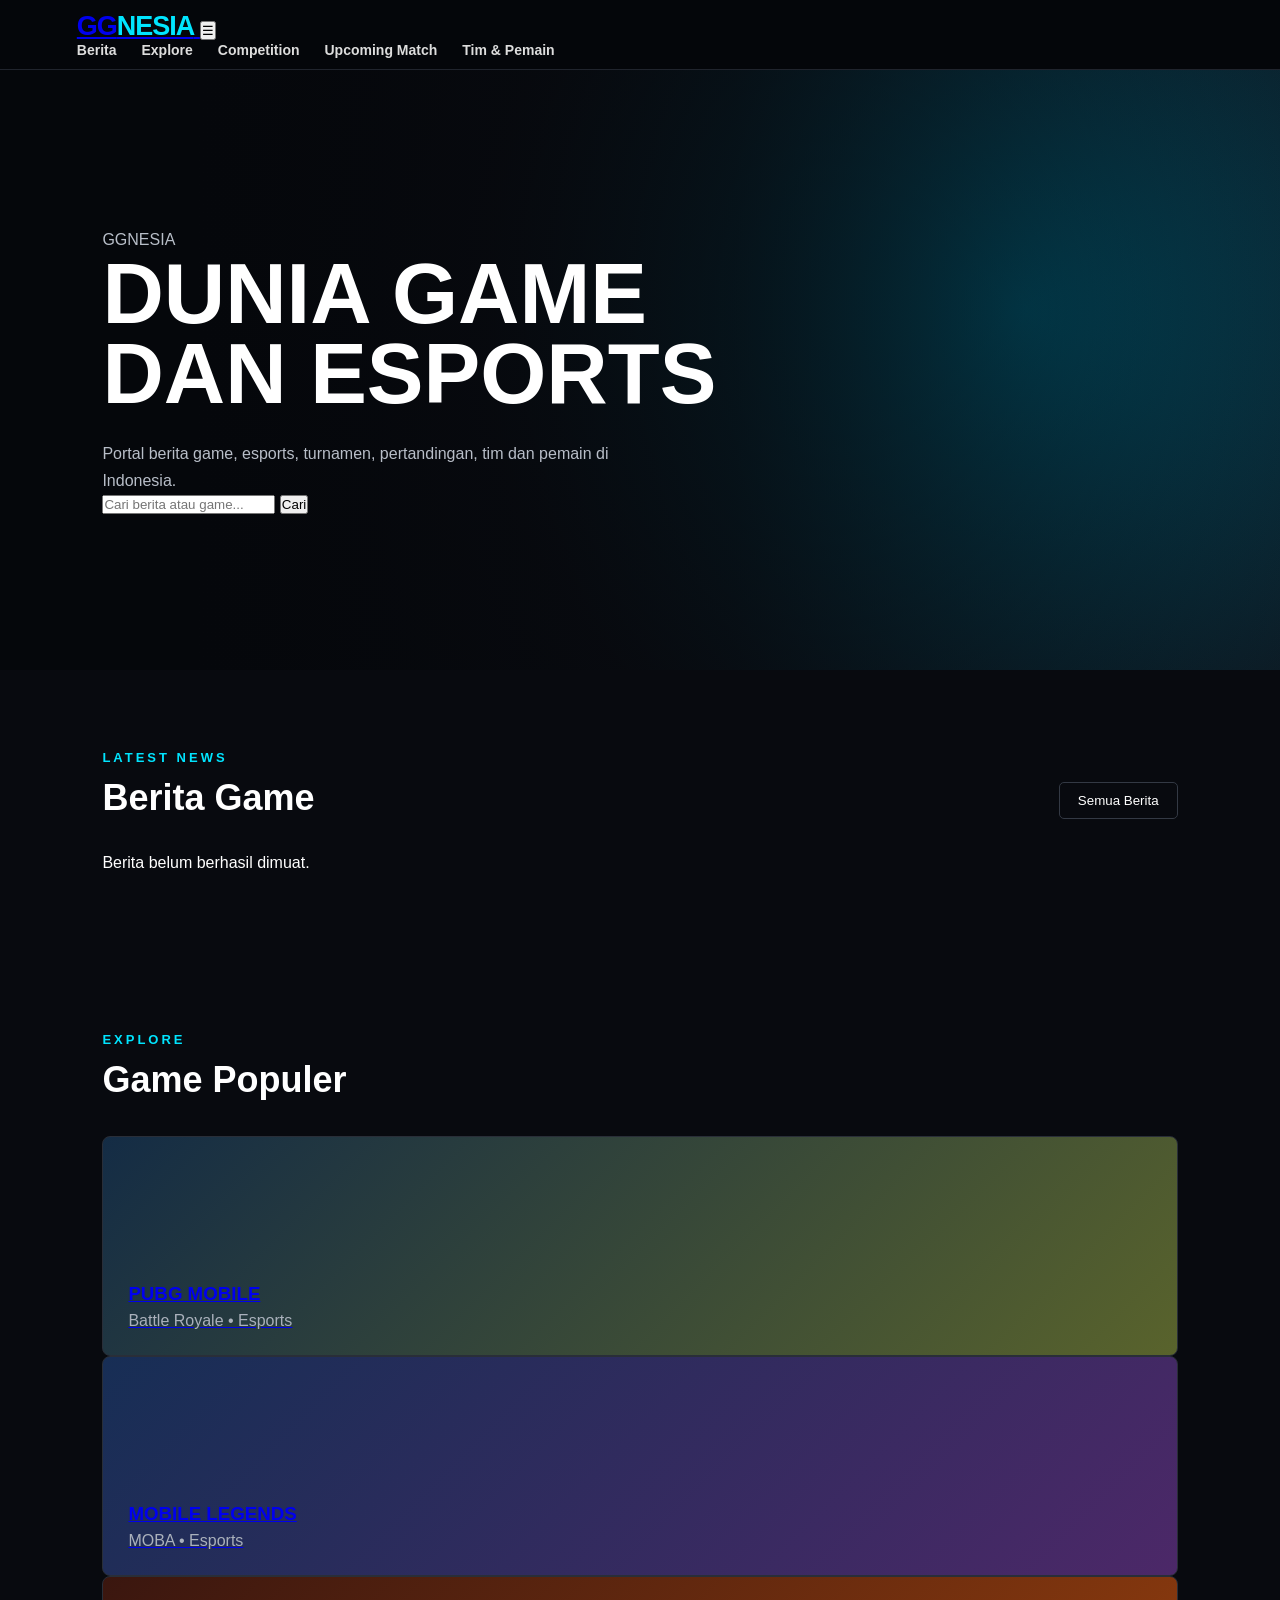
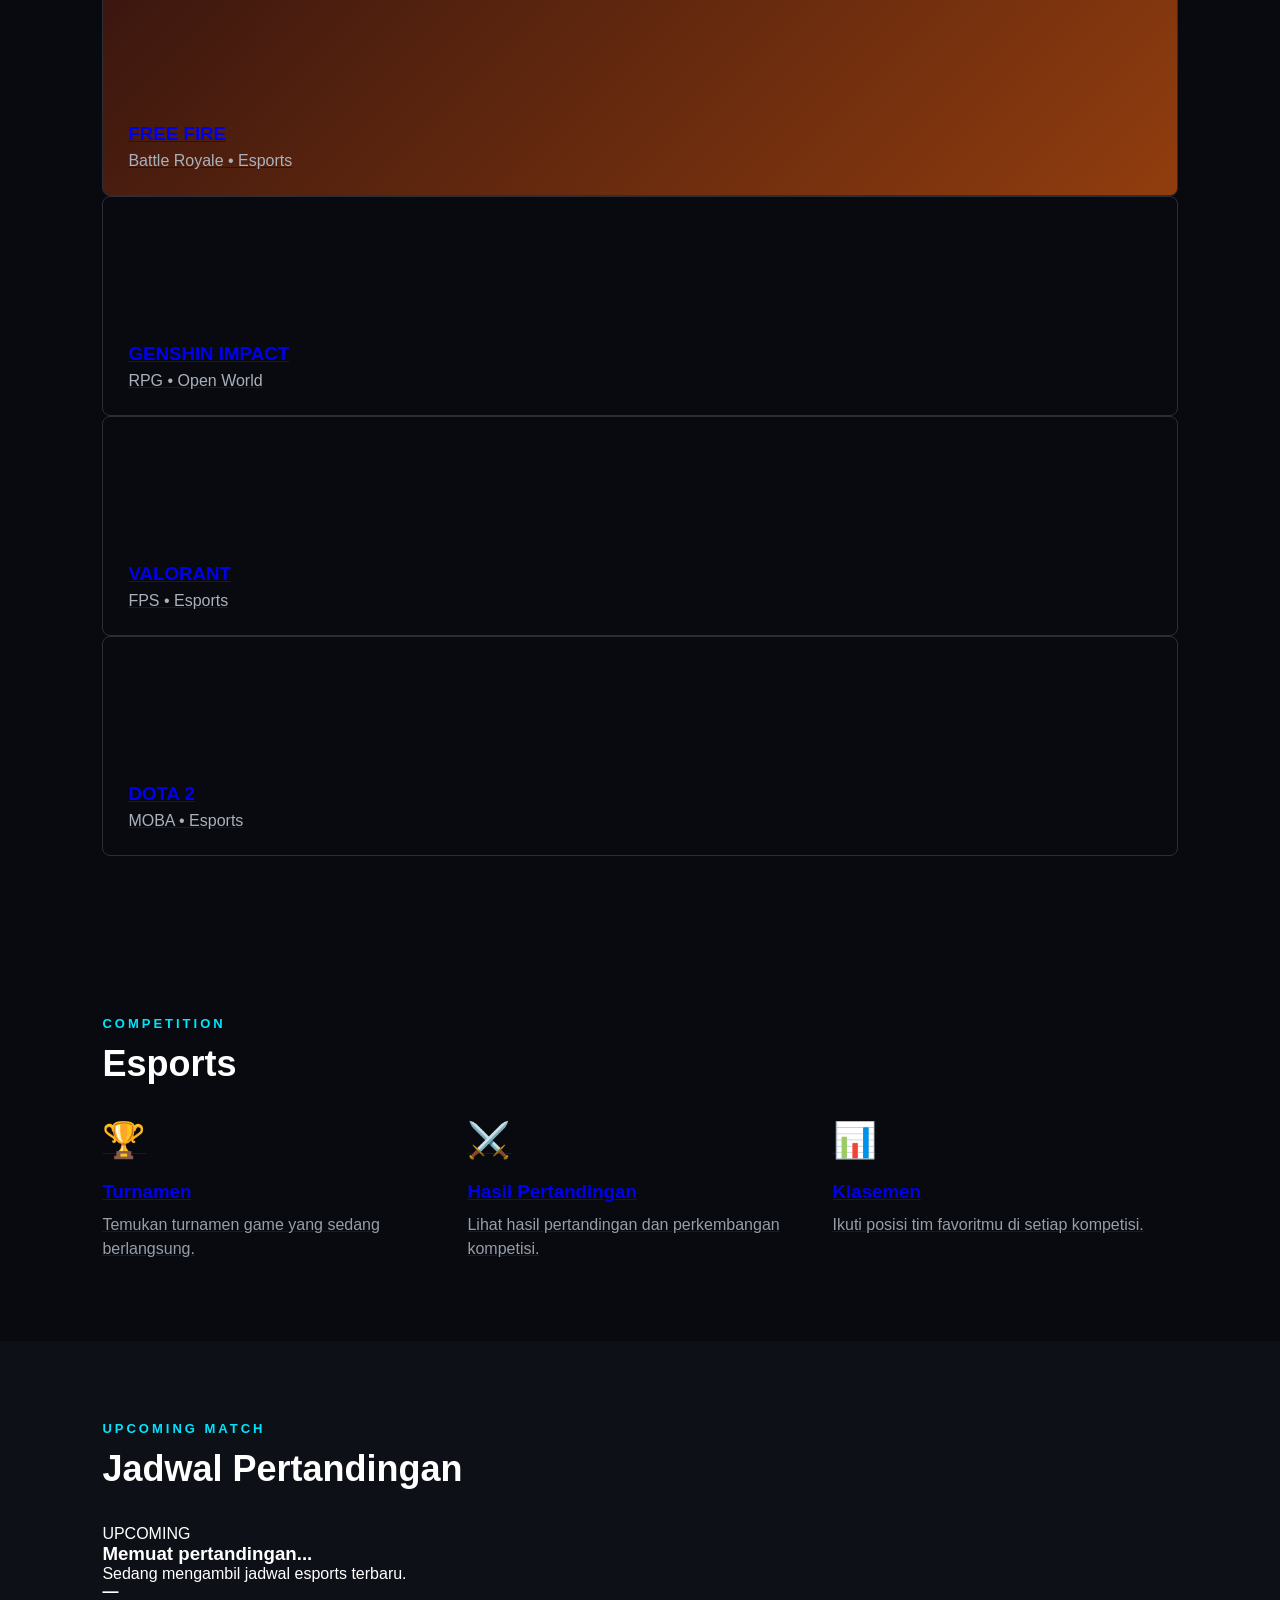
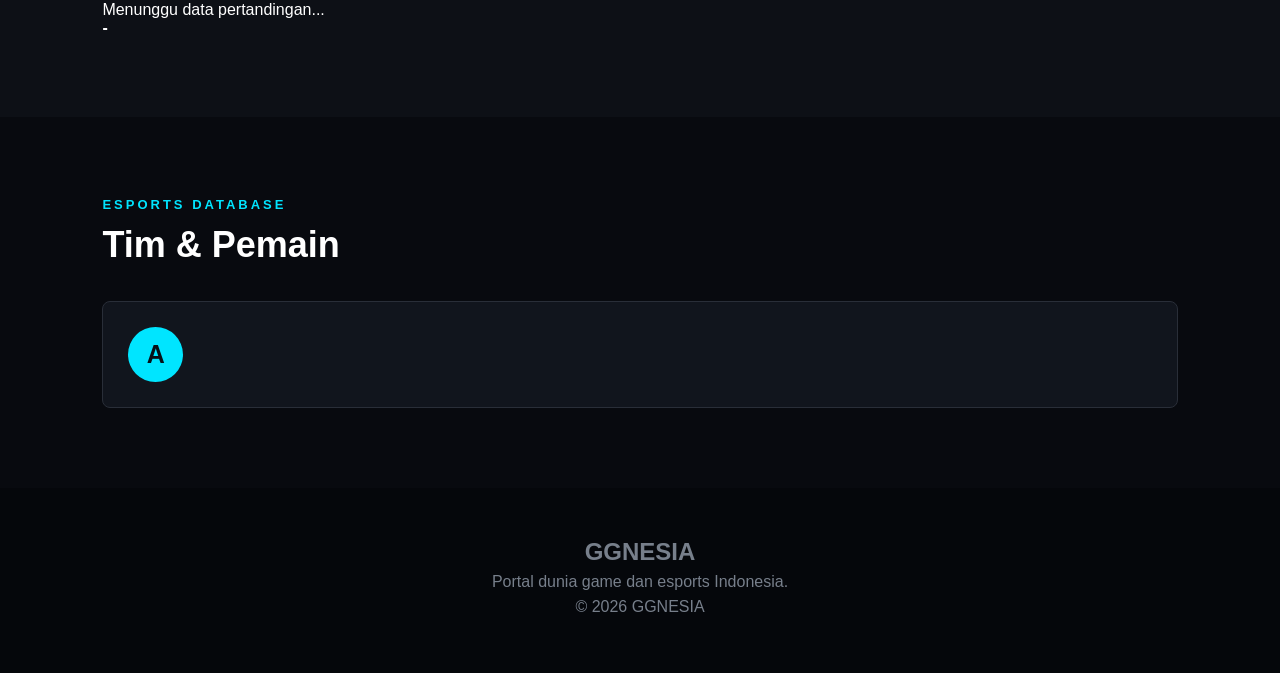
==== commit 9db5abaf: "Update index.html" ====
--- a/index.html
+++ b/index.html
@@ -426,62 +426,31 @@
       -->
 
       <div
-        class="schedule"
-        id="matchesContainer"
-      >
-
-
-        <div class="schedule-card">
-
-          <div class="schedule-date">
-            13 SEP
-          </div>
-
-          <h3>
-            PUBG MOBILE
-          </h3>
-
-          <p>
-            Menunggu data pertandingan...
-          </p>
-
-          <strong>
-            -
-          </strong>
-
-        </div>
-
-
-        <div class="schedule-card">
-
-          <div class="schedule-date">
-            14 SEP
-          </div>
-
-          <h3>
-            MOBILE LEGENDS
-          </h3>
-
-          <p>
-            Menunggu data pertandingan...
-          </p>
-
-          <strong>
-            -
-          </strong>
-
-        </div>
-
-
-        <div class="schedule-card">
-
-          <div class="schedule-date">
-            15 SEP
-          </div>
-
-          <h3>
-            FREE FIRE
-          </h3>
+  class="schedule"
+  id="matchesContainer"
+>
+
+  <div class="schedule-card">
+
+    <div class="schedule-date">
+      UPCOMING
+    </div>
+
+    <h3>
+      Memuat pertandingan...
+    </h3>
+
+    <p>
+      Sedang mengambil jadwal esports terbaru.
+    </p>
+
+    <strong>
+      —
+    </strong>
+
+  </div>
+
+      </div>
 
           <p>
             Menunggu data pertandingan...
@@ -539,64 +508,7 @@
 
           <div>
 
-            <h3>
-              TEAM ALPHA
-            </h3>
-
-            <p>
-              PUBG MOBILE
-            </p>
-
-          </div>
-
-        </div>
-
-
-        <div class="team-card">
-
-          <div class="team-logo">
-            M
-          </div>
-
-          <div>
-
-            <h3>
-              TEAM MOBILE
-            </h3>
-
-            <p>
-              MOBILE LEGENDS
-            </p>
-
-          </div>
-
-        </div>
-
-
-        <div class="team-card">
-
-          <div class="team-logo">
-            F
-          </div>
-
-          <div>
-
-            <h3>
-              TEAM FIRE
-            </h3>
-
-            <p>
-              FREE FIRE
-            </p>
-
-          </div>
-
-        </div>
-
-
-      </div>
-
-    </div>
+   
 
   </section>
 
